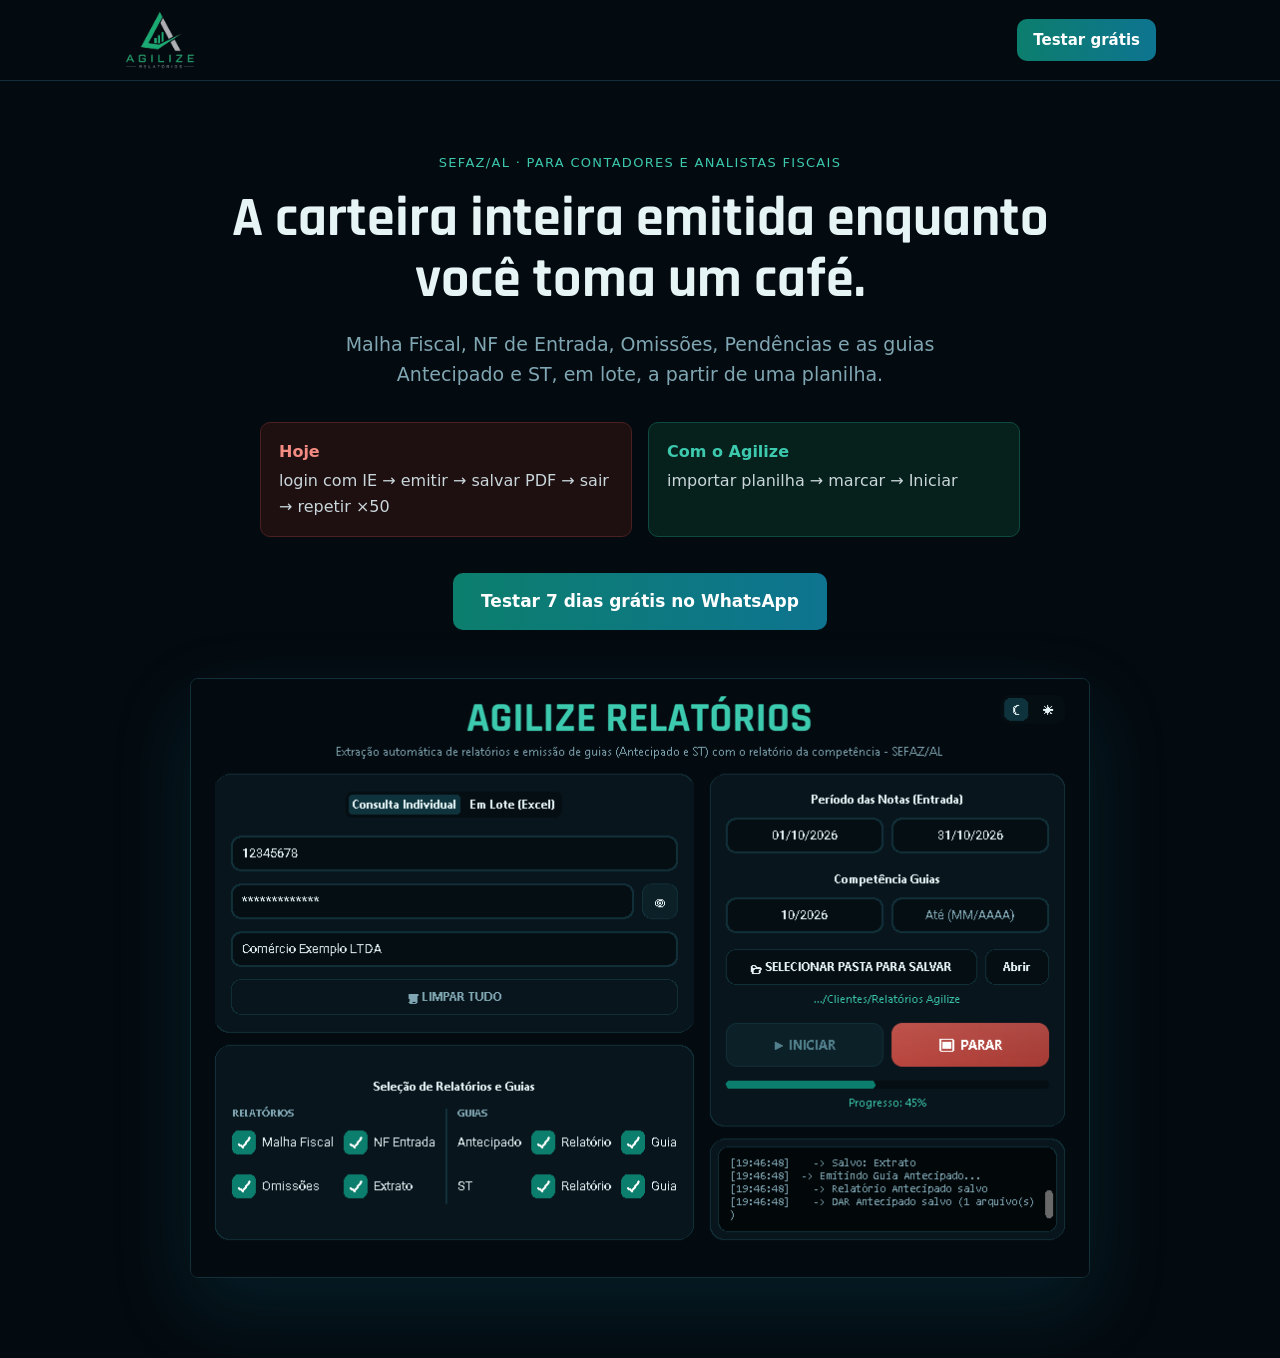
==== index.html @ b75f2c74 "feat: cabeçalho e topo da landing page Co-Authored-By: Claude Opus 5.5 <noreply@anthropic.com>" ====
<!doctype html>
<html lang="pt-BR">
<head>
  <meta charset="utf-8">
  <meta name="viewport" content="width=device-width, initial-scale=1">
  <title>Agilize Relatórios — relatórios e guias da SEFAZ/AL em lote</title>
  <meta name="description" content="Malha Fiscal, NF de Entrada, Omissões, Pendências e as guias Antecipado e ST, em lote, a partir de uma planilha. Teste grátis por 7 dias.">
  <meta property="og:type" content="website">
  <meta property="og:title" content="Agilize Relatórios — a carteira inteira emitida enquanto você toma um café">
  <meta property="og:description" content="Relatórios e guias da SEFAZ/AL em lote, a partir de uma planilha. Teste grátis por 7 dias.">
  <!-- TROCAR AO HOSPEDAR: o WhatsApp só mostra a prévia com endereço absoluto -->
  <meta property="og:image" content="https://SEU-DOMINIO/img/app-em-execucao.png">
  <meta property="og:url" content="https://SEU-DOMINIO/">
  <link rel="icon" href="favicon.ico">
  <link rel="stylesheet" href="css/style.css">
</head>
<body>

<header class="cabecalho">
  <div class="container cabecalho-linha">
    <a href="#" class="marca"><img src="img/logo.png" alt="Agilize Relatórios" width="351" height="291"></a>
    <a class="cta cta-pequeno" href="https://wa.me/5582993079508?text=Ol%C3%A1%21%20Quero%20testar%20o%20Agilize%20Relat%C3%B3rios%20por%207%20dias." target="_blank" rel="noopener">Testar grátis</a>
  </div>
</header>

<main>
  <section class="topo">
    <div class="container">
      <p class="etiqueta">SEFAZ/AL · para contadores e analistas fiscais</p>
      <h1>A carteira inteira emitida enquanto você toma um café.</h1>
      <p class="apoio">Malha Fiscal, NF de Entrada, Omissões, Pendências e as guias Antecipado e ST, em lote, a partir de uma planilha.</p>
      <div class="comparativo">
        <div class="hoje"><strong>Hoje</strong><span>login com IE → emitir → salvar PDF → sair → repetir ×50</span></div>
        <div class="com"><strong>Com o Agilize</strong><span>importar planilha → marcar → Iniciar</span></div>
      </div>
      <a class="cta" href="https://wa.me/5582993079508?text=Ol%C3%A1%21%20Quero%20testar%20o%20Agilize%20Relat%C3%B3rios%20por%207%20dias." target="_blank" rel="noopener">Testar 7 dias grátis no WhatsApp</a>
      <img class="print print-topo" src="img/app-em-execucao.png" alt="Tela do Agilize Relatórios emitindo relatórios e guias" width="900" height="600">
    </div>
  </section>
<!-- SECOES -->
</main>

</body>
</html>
---- css/style.css ----
@font-face {
  font-family: "Rajdhani";
  /* Rajdhani Bold (SIL OFL 1.1, ver fonts/OFL.txt), subconjunto latino embutido para funcionar também via file:// */
  src: url("[data-uri]") format("woff");
  font-weight: 700;
  font-display: swap;
}

:root {
  --fundo: #040B10;
  --card: #08151C;
  --linha: #123039;
  --texto: #E6F4F6;
  --apoio: #7FA6B2;
  --verde: #3CC9AE;
  --grad-a: #0C7E6D;
  --grad-b: #0E7490;
  --vermelho: #F28B82;
  --sutil: #52808C;
}

* { box-sizing: border-box; }

html { scroll-behavior: smooth; }

body {
  margin: 0;
  background: var(--fundo);
  color: var(--texto);
  font-family: system-ui, "Segoe UI", sans-serif;
  font-size: 17px;
  line-height: 1.6;
}

img { max-width: 100%; height: auto; display: block; }

h1, h2, h3 { font-family: "Rajdhani", system-ui, sans-serif; font-weight: 700; line-height: 1.1; margin: 0; }

.container { max-width: 1080px; margin: 0 auto; padding-inline: 24px; }

/* Botão */
.cta {
  display: inline-block;
  padding: 15px 28px;
  border-radius: 10px;
  background: linear-gradient(90deg, var(--grad-a), var(--grad-b));
  color: #fff;
  font-weight: 600;
  font-size: 17px;
  text-decoration: none;
  transition: filter .15s, transform .15s;
}
.cta:hover { filter: brightness(1.12); transform: translateY(-1px); }
.cta:focus-visible { outline: 2px solid var(--verde); outline-offset: 3px; }
.cta-pequeno { padding: 9px 16px; font-size: 15px; }

/* Cabeçalho */
.cabecalho { border-bottom: 1px solid var(--linha); }
.cabecalho-linha { display: flex; align-items: center; justify-content: space-between; padding-block: 10px; }
.marca img { width: auto; height: 60px; }

/* Topo */
.topo { text-align: center; padding: 72px 0 80px; }
.etiqueta { color: var(--verde); font-size: 13px; letter-spacing: .1em; text-transform: uppercase; margin: 0; }
.topo h1 { font-size: clamp(34px, 5.4vw, 56px); max-width: 820px; margin: 14px auto 18px; }
.apoio { color: var(--apoio); font-size: 19px; max-width: 680px; margin: 0 auto 32px; }

.comparativo { display: flex; gap: 16px; max-width: 760px; margin: 0 auto 36px; text-align: left; }
.hoje, .com { flex: 1; border-radius: 10px; padding: 16px 18px; font-size: 16px; }
.hoje { background: #1E0F10; border: 1px solid #4A2020; color: var(--vermelho); }
.com { background: #06201C; border: 1px solid #0F4A40; color: var(--verde); }
.hoje span, .com span { display: block; color: #C9D6DA; margin-top: 4px; }

.print { border: 1px solid var(--linha); border-radius: 8px; }
.print-topo { margin: 48px auto 0; box-shadow: 0 30px 80px rgba(14, 116, 144, .18); }
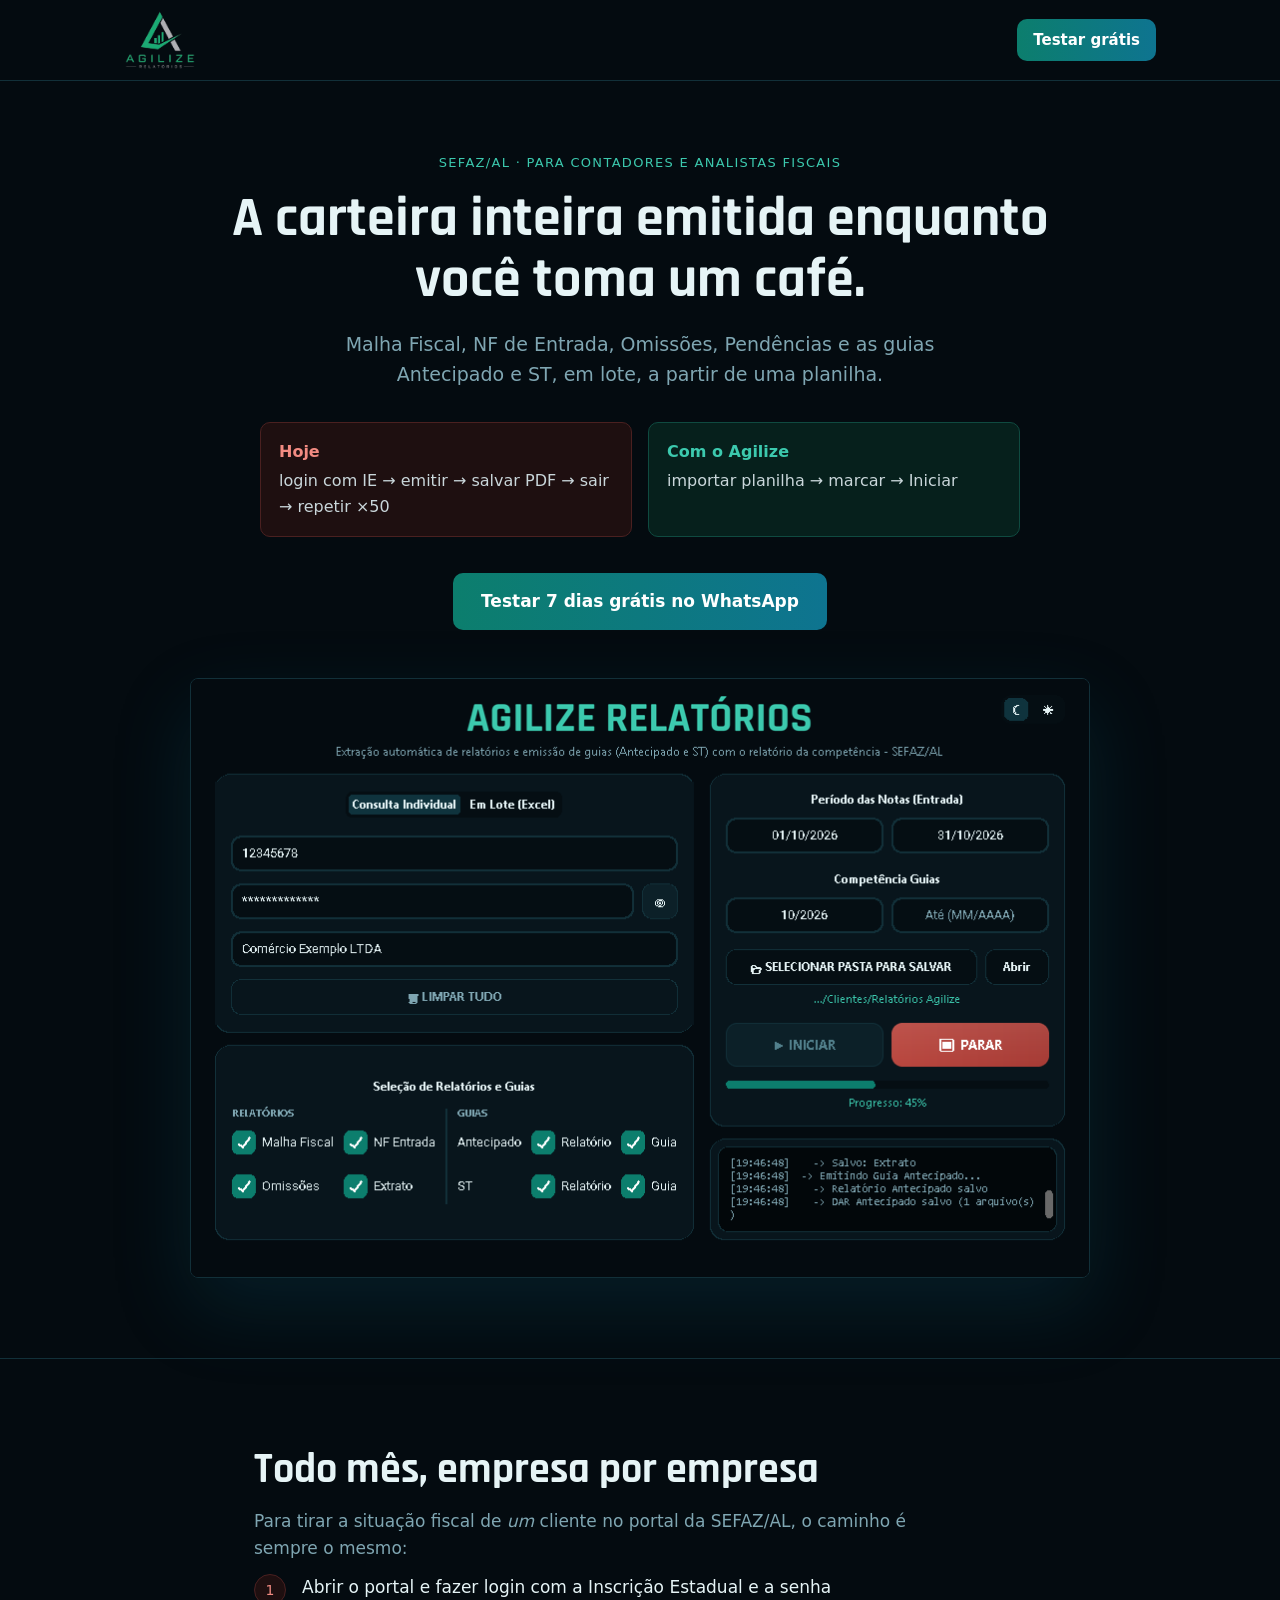
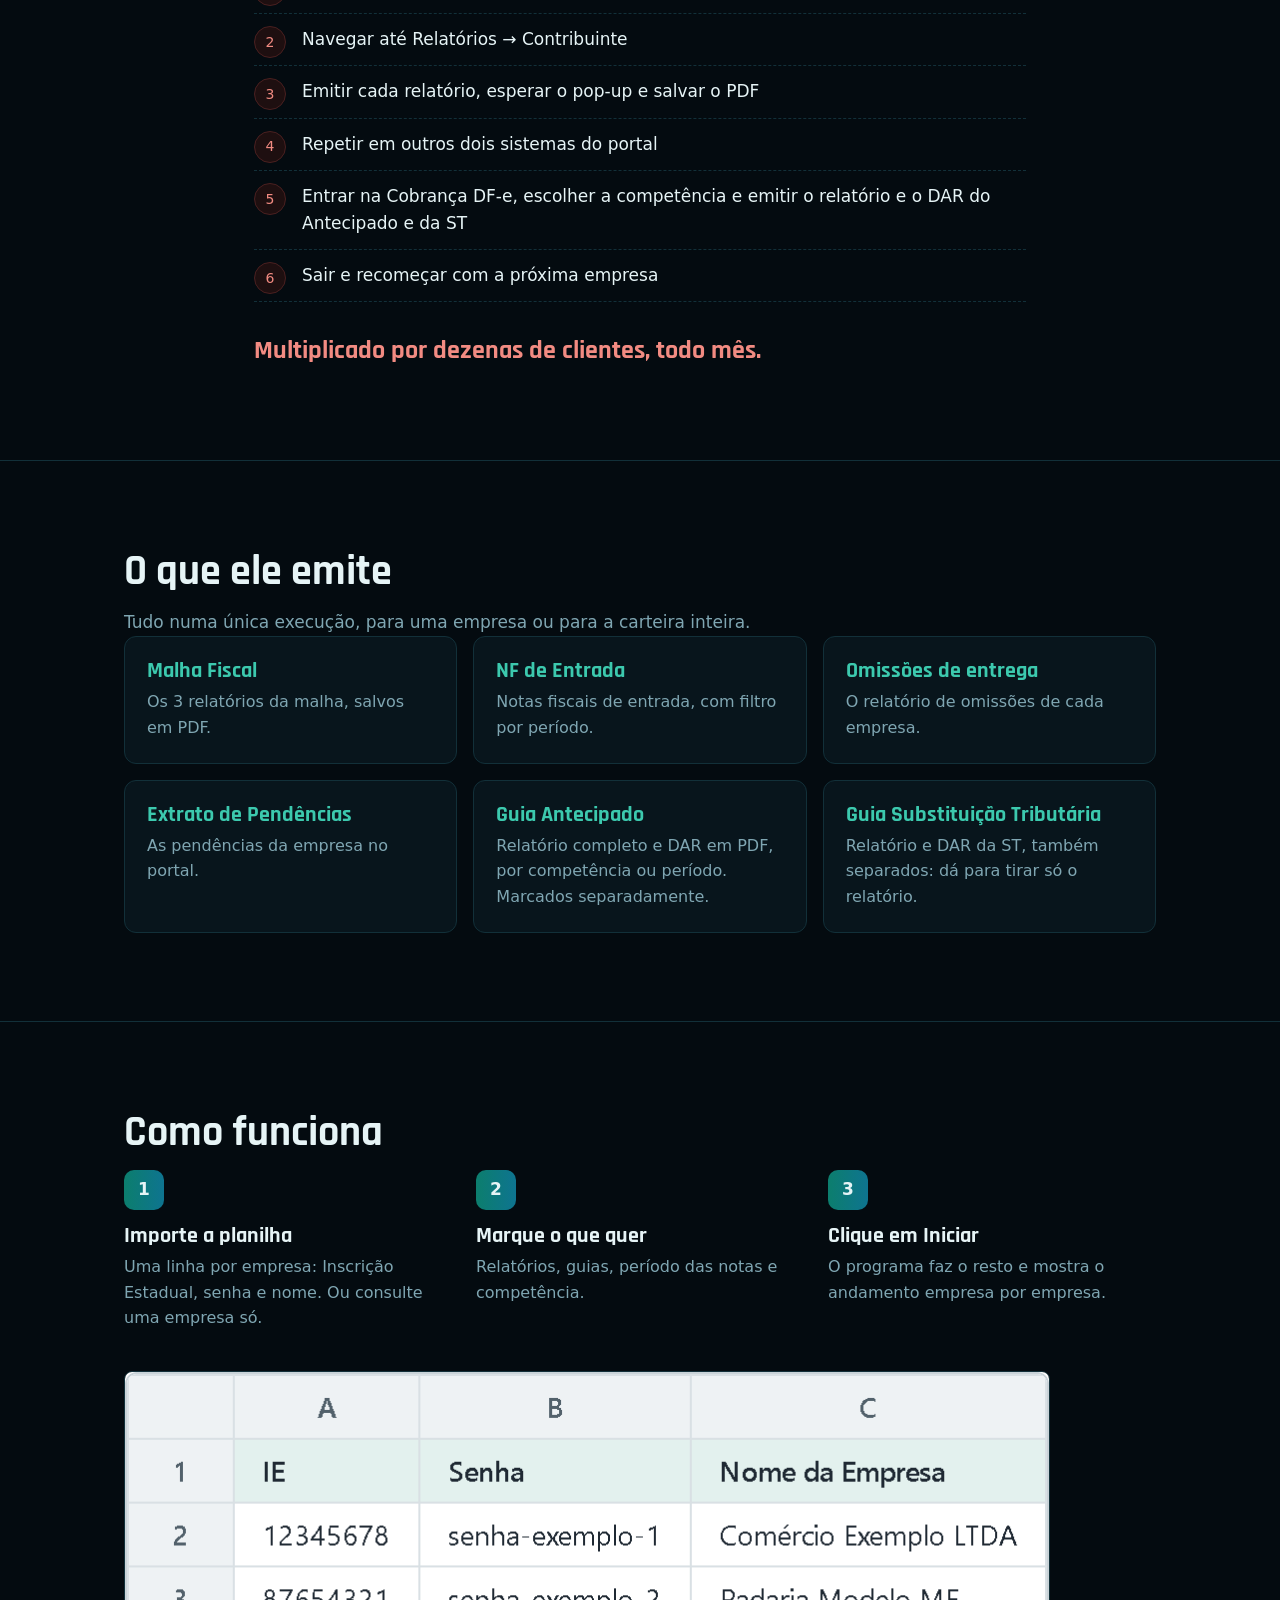
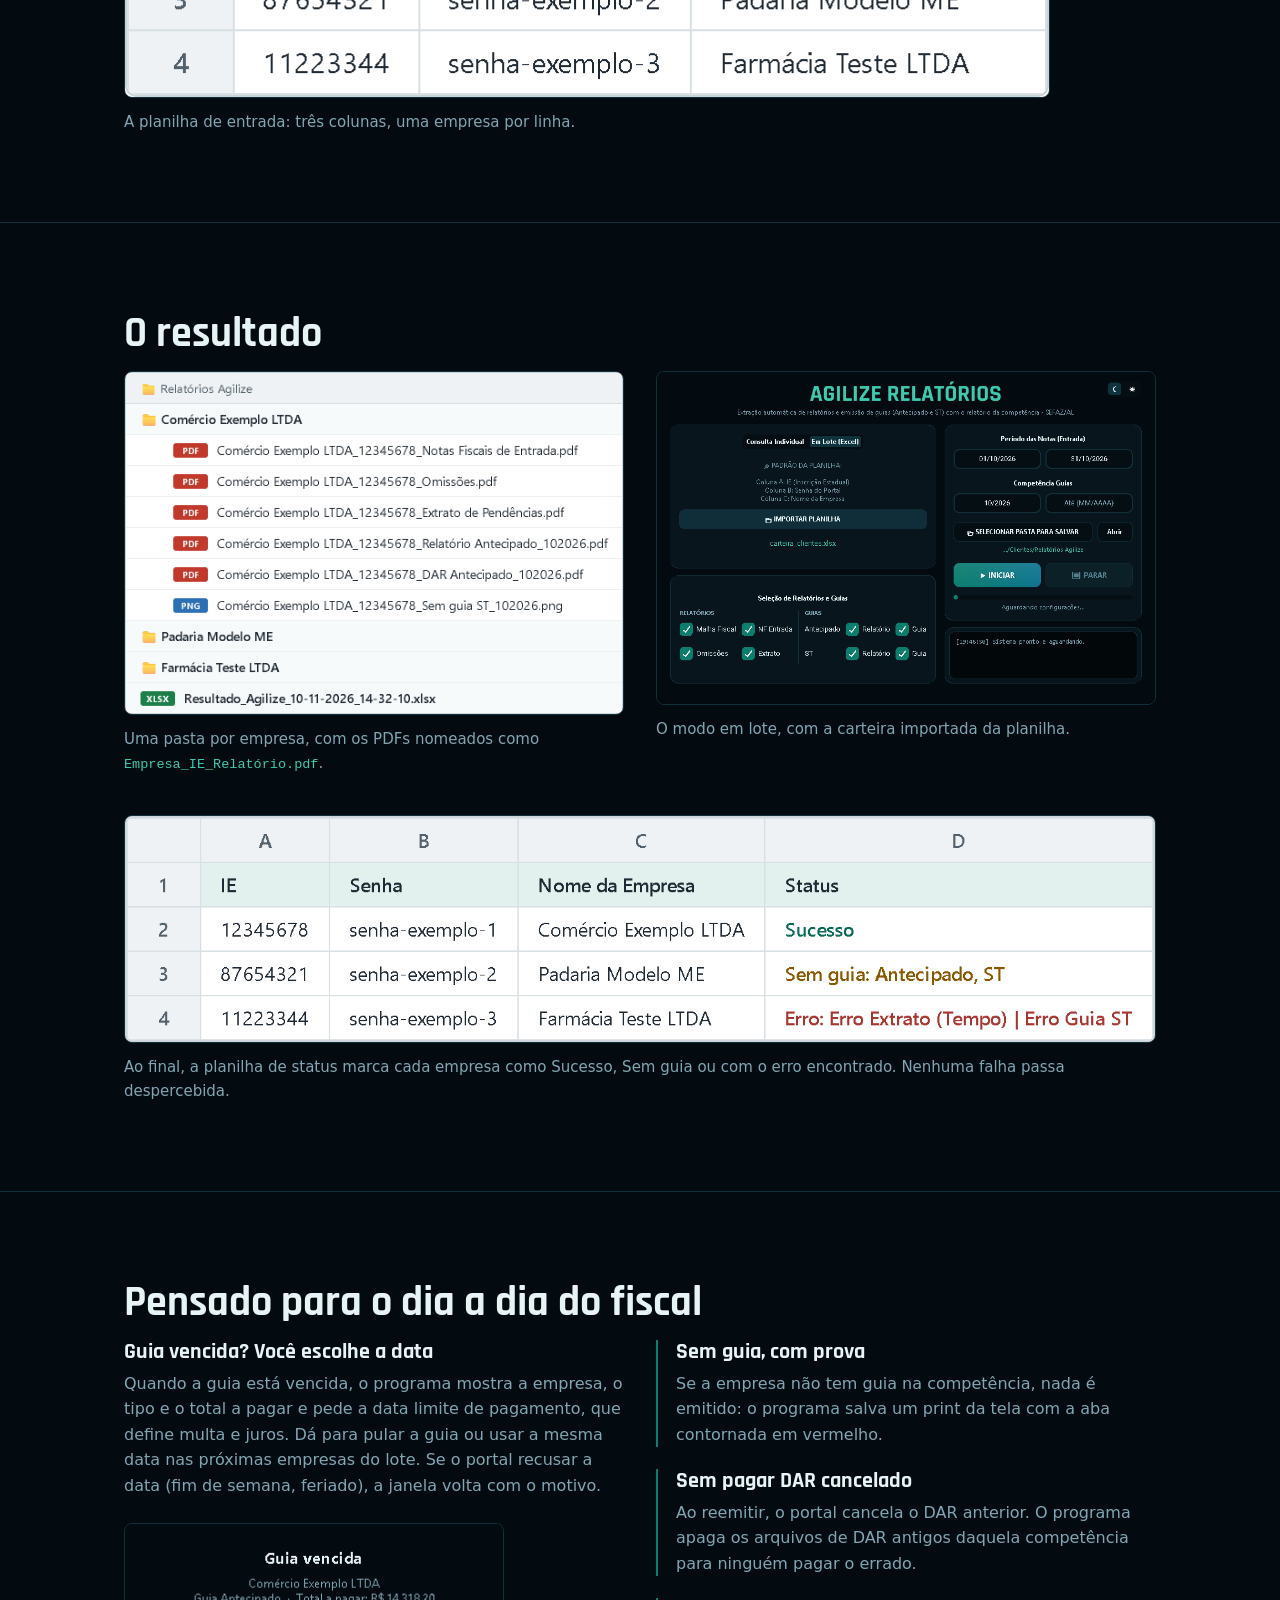
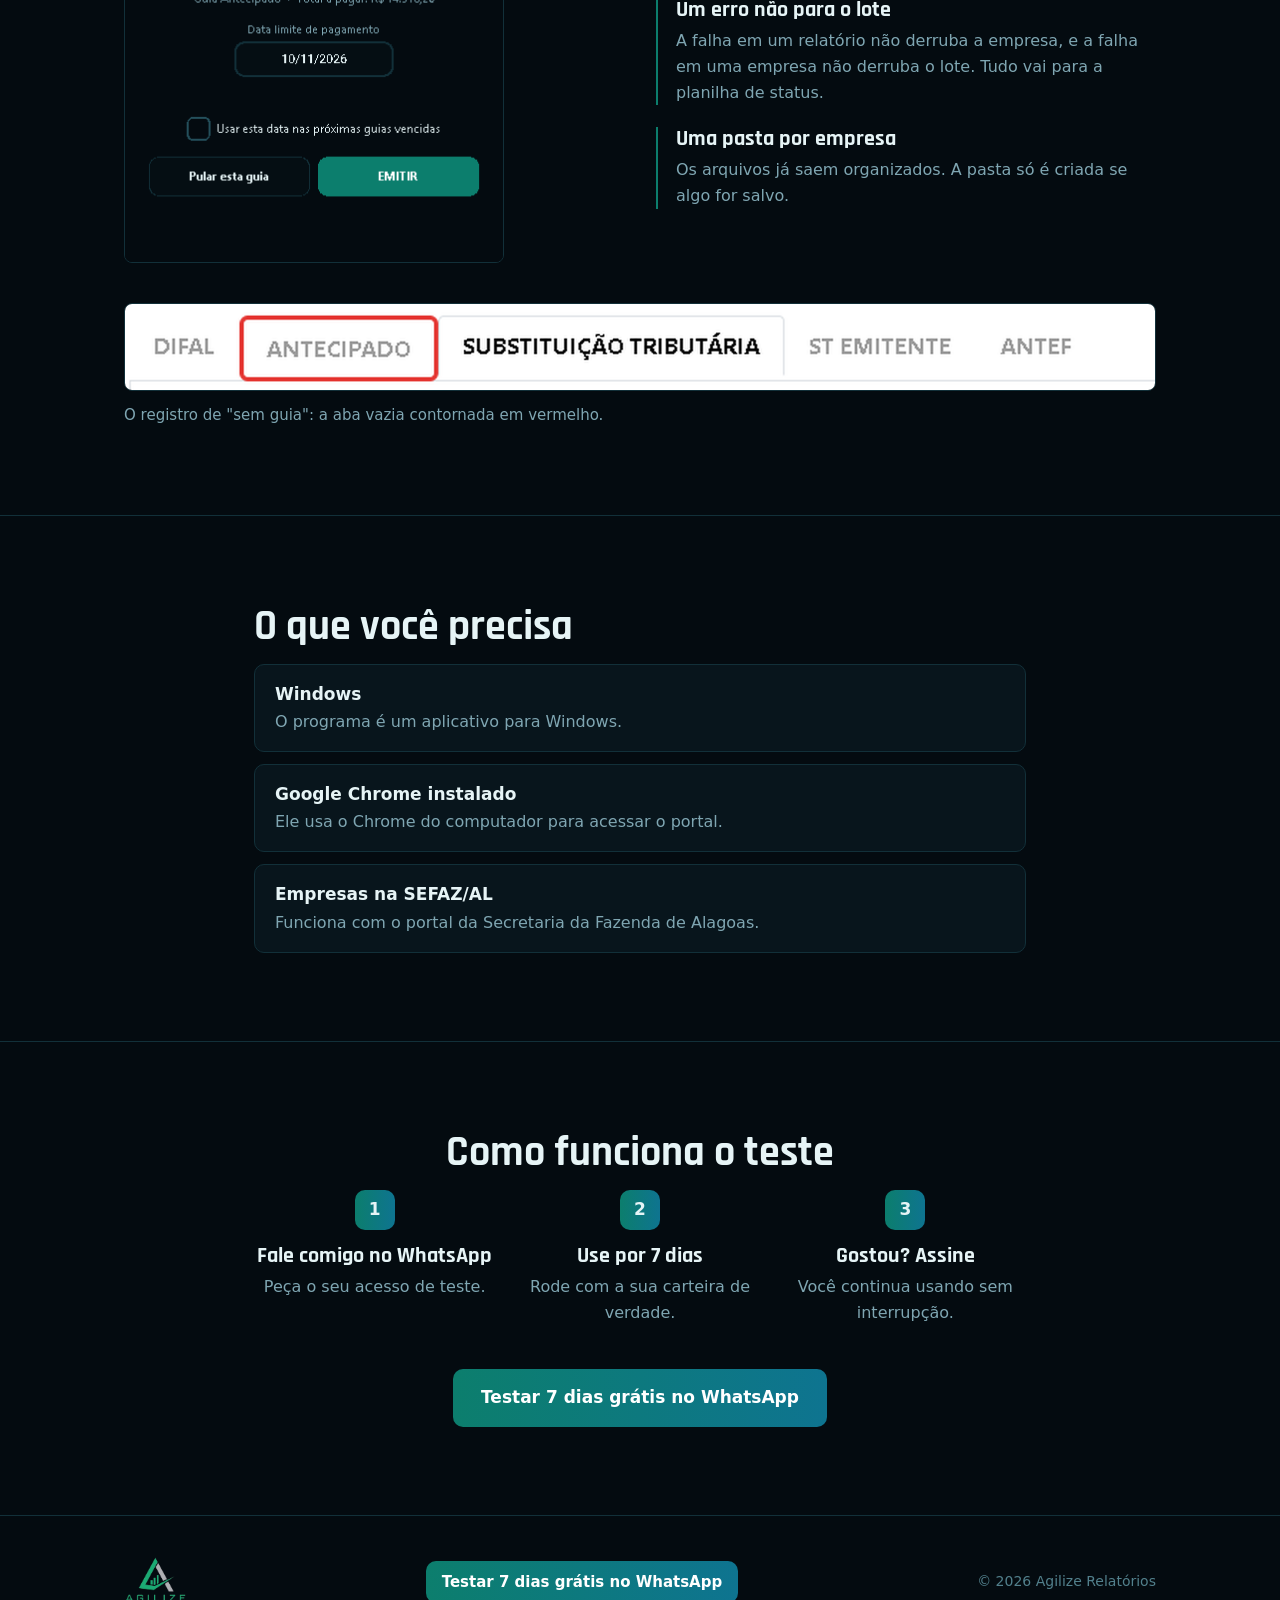
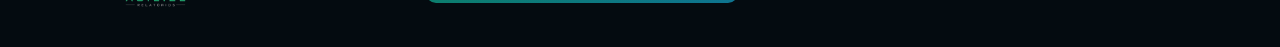
==== commit f7963948: "feat: seções de conteúdo e rodapé Co-Authored-By: Claude Opus 5.5 <noreply@anthropic.com>" ====
--- a/index.html
+++ b/index.html
@@ -37,8 +37,127 @@
       <img class="print print-topo" src="img/app-em-execucao.png" alt="Tela do Agilize Relatórios emitindo relatórios e guias" width="900" height="600">
     </div>
   </section>
-<!-- SECOES -->
+
+  <section class="secao" id="dor">
+    <div class="container estreito">
+      <h2 class="titulo-secao">Todo mês, empresa por empresa</h2>
+      <p class="intro">Para tirar a situação fiscal de <em>um</em> cliente no portal da SEFAZ/AL, o caminho é sempre o mesmo:</p>
+      <ol class="passos-manuais">
+        <li>Abrir o portal e fazer login com a Inscrição Estadual e a senha</li>
+        <li>Navegar até Relatórios → Contribuinte</li>
+        <li>Emitir cada relatório, esperar o pop-up e salvar o PDF</li>
+        <li>Repetir em outros dois sistemas do portal</li>
+        <li>Entrar na Cobrança DF-e, escolher a competência e emitir o relatório e o DAR do Antecipado e da ST</li>
+        <li>Sair e recomeçar com a próxima empresa</li>
+      </ol>
+      <p class="fecho">Multiplicado por dezenas de clientes, todo mês.</p>
+    </div>
+  </section>
+
+  <section class="secao" id="emite">
+    <div class="container">
+      <h2 class="titulo-secao">O que ele emite</h2>
+      <p class="intro">Tudo numa única execução, para uma empresa ou para a carteira inteira.</p>
+      <div class="grade">
+        <article class="card"><h3>Malha Fiscal</h3><p>Os 3 relatórios da malha, salvos em PDF.</p></article>
+        <article class="card"><h3>NF de Entrada</h3><p>Notas fiscais de entrada, com filtro por período.</p></article>
+        <article class="card"><h3>Omissões de entrega</h3><p>O relatório de omissões de cada empresa.</p></article>
+        <article class="card"><h3>Extrato de Pendências</h3><p>As pendências da empresa no portal.</p></article>
+        <article class="card"><h3>Guia Antecipado</h3><p>Relatório completo e DAR em PDF, por competência ou período. Marcados separadamente.</p></article>
+        <article class="card"><h3>Guia Substituição Tributária</h3><p>Relatório e DAR da ST, também separados: dá para tirar só o relatório.</p></article>
+      </div>
+    </div>
+  </section>
+
+  <section class="secao" id="como">
+    <div class="container">
+      <h2 class="titulo-secao">Como funciona</h2>
+      <ol class="tres-passos">
+        <li><span class="num">1</span><h3>Importe a planilha</h3><p>Uma linha por empresa: Inscrição Estadual, senha e nome. Ou consulte uma empresa só.</p></li>
+        <li><span class="num">2</span><h3>Marque o que quer</h3><p>Relatórios, guias, período das notas e competência.</p></li>
+        <li><span class="num">3</span><h3>Clique em Iniciar</h3><p>O programa faz o resto e mostra o andamento empresa por empresa.</p></li>
+      </ol>
+      <figure class="figura">
+        <img class="print" src="img/planilha-modelo.png" alt="Modelo da planilha com IE, senha e nome da empresa" width="926" height="326" loading="lazy">
+        <figcaption>A planilha de entrada: três colunas, uma empresa por linha.</figcaption>
+      </figure>
+    </div>
+  </section>
+
+  <section class="secao" id="telas">
+    <div class="container">
+      <h2 class="titulo-secao">O resultado</h2>
+      <div class="duas-colunas">
+        <figure class="figura">
+          <img class="print" src="img/pasta-resultado.png" alt="Pasta de destino com uma subpasta por empresa" width="1094" height="750" loading="lazy">
+          <figcaption>Uma pasta por empresa, com os PDFs nomeados como <code>Empresa_IE_Relatório.pdf</code>.</figcaption>
+        </figure>
+        <figure class="figura">
+          <img class="print" src="img/app-lote.png" alt="Programa no modo em lote com a planilha importada" width="900" height="600" loading="lazy">
+          <figcaption>O modo em lote, com a carteira importada da planilha.</figcaption>
+        </figure>
+      </div>
+      <figure class="figura">
+        <img class="print" src="img/resultado-status.png" alt="Planilha de resultado com a coluna Status de cada empresa" width="1486" height="326" loading="lazy">
+        <figcaption>Ao final, a planilha de status marca cada empresa como Sucesso, Sem guia ou com o erro encontrado. Nenhuma falha passa despercebida.</figcaption>
+      </figure>
+    </div>
+  </section>
+
+  <section class="secao" id="detalhes">
+    <div class="container">
+      <h2 class="titulo-secao">Pensado para o dia a dia do fiscal</h2>
+      <div class="duas-colunas detalhes">
+        <div>
+          <h3>Guia vencida? Você escolhe a data</h3>
+          <p>Quando a guia está vencida, o programa mostra a empresa, o tipo e o total a pagar e pede a data limite de pagamento, que define multa e juros. Dá para pular a guia ou usar a mesma data nas próximas empresas do lote. Se o portal recusar a data (fim de semana, feriado), a janela volta com o motivo.</p>
+          <img class="print print-pequeno" src="img/guia-vencida.png" alt="Janela de escolha da data limite da guia vencida" width="380" height="340" loading="lazy">
+        </div>
+        <ul class="lista-detalhes">
+          <li><h3>Sem guia, com prova</h3><p>Se a empresa não tem guia na competência, nada é emitido: o programa salva um print da tela com a aba contornada em vermelho.</p></li>
+          <li><h3>Sem pagar DAR cancelado</h3><p>Ao reemitir, o portal cancela o DAR anterior. O programa apaga os arquivos de DAR antigos daquela competência para ninguém pagar o errado.</p></li>
+          <li><h3>Um erro não para o lote</h3><p>A falha em um relatório não derruba a empresa, e a falha em uma empresa não derruba o lote. Tudo vai para a planilha de status.</p></li>
+          <li><h3>Uma pasta por empresa</h3><p>Os arquivos já saem organizados. A pasta só é criada se algo for salvo.</p></li>
+        </ul>
+      </div>
+      <figure class="figura">
+        <img class="print" src="img/sem-guia-aba.png" alt="Print da aba sem guia contornada em vermelho" width="1440" height="120" loading="lazy">
+        <figcaption>O registro de "sem guia": a aba vazia contornada em vermelho.</figcaption>
+      </figure>
+    </div>
+  </section>
+
+  <section class="secao" id="requisitos">
+    <div class="container estreito">
+      <h2 class="titulo-secao">O que você precisa</h2>
+      <ul class="requisitos">
+        <li><strong>Windows</strong><span>O programa é um aplicativo para Windows.</span></li>
+        <li><strong>Google Chrome instalado</strong><span>Ele usa o Chrome do computador para acessar o portal.</span></li>
+        <li><strong>Empresas na SEFAZ/AL</strong><span>Funciona com o portal da Secretaria da Fazenda de Alagoas.</span></li>
+      </ul>
+    </div>
+  </section>
+
+  <section class="secao final" id="teste">
+    <div class="container estreito">
+      <h2 class="titulo-secao">Como funciona o teste</h2>
+      <ol class="tres-passos">
+        <li><span class="num">1</span><h3>Fale comigo no WhatsApp</h3><p>Peça o seu acesso de teste.</p></li>
+        <li><span class="num">2</span><h3>Use por 7 dias</h3><p>Rode com a sua carteira de verdade.</p></li>
+        <li><span class="num">3</span><h3>Gostou? Assine</h3><p>Você continua usando sem interrupção.</p></li>
+      </ol>
+      <a class="cta" href="https://wa.me/5582993079508?text=Ol%C3%A1%21%20Quero%20testar%20o%20Agilize%20Relat%C3%B3rios%20por%207%20dias." target="_blank" rel="noopener">Testar 7 dias grátis no WhatsApp</a>
+    </div>
+  </section>
 </main>
+
+<footer class="rodape">
+  <div class="container rodape-linha">
+    <img src="img/logo.png" alt="Agilize Relatórios" width="351" height="291" loading="lazy">
+    <a class="cta cta-pequeno" href="https://wa.me/5582993079508?text=Ol%C3%A1%21%20Quero%20testar%20o%20Agilize%20Relat%C3%B3rios%20por%207%20dias." target="_blank" rel="noopener">Testar 7 dias grátis no WhatsApp</a>
+    <p>© 2026 Agilize Relatórios</p>
+  </div>
+</footer>
 
 </body>
 </html>
--- a/css/style.css
+++ b/css/style.css
@@ -73,3 +73,55 @@
 
 .print { border: 1px solid var(--linha); border-radius: 8px; }
 .print-topo { margin: 48px auto 0; box-shadow: 0 30px 80px rgba(14, 116, 144, .18); }
+
+/* Seções */
+.secao { padding: 88px 0; border-top: 1px solid var(--linha); }
+.estreito { max-width: 820px; }
+.titulo-secao { font-size: clamp(30px, 4vw, 42px); margin-bottom: 14px; }
+.intro { color: var(--apoio); margin: 0 0 36px; max-width: 680px; }
+.secao h3 { font-size: 22px; margin-bottom: 6px; }
+.secao p { margin: 0; }
+.figura { margin: 40px 0 0; }
+.figura figcaption { color: var(--apoio); font-size: 15px; margin-top: 12px; }
+code { font-size: .9em; color: var(--verde); }
+
+/* A dor */
+.passos-manuais { margin: 0; padding: 0; list-style: none; counter-reset: p; }
+.passos-manuais li { counter-increment: p; position: relative; padding: 12px 0 12px 48px; border-bottom: 1px dashed var(--linha); }
+.passos-manuais li::before { content: counter(p); position: absolute; left: 0; top: 12px; width: 30px; height: 30px; border-radius: 50%; display: grid; place-items: center; font-size: 14px; color: var(--vermelho); border: 1px solid #4A2020; background: #1E0F10; }
+.fecho { font-family: "Rajdhani", system-ui, sans-serif; font-weight: 700; font-size: 26px; color: var(--vermelho); margin-top: 28px !important; }
+
+/* Cards */
+.grade { display: grid; grid-template-columns: repeat(3, 1fr); gap: 16px; }
+.card { background: var(--card); border: 1px solid var(--linha); border-radius: 12px; padding: 22px; }
+.card h3 { color: var(--verde); }
+.card p { color: var(--apoio); font-size: 16px; }
+
+/* Três passos */
+.tres-passos { list-style: none; margin: 8px 0 0; padding: 0; display: grid; grid-template-columns: repeat(3, 1fr); gap: 24px; }
+.tres-passos p { color: var(--apoio); font-size: 16px; }
+.num { display: inline-grid; place-items: center; width: 40px; height: 40px; border-radius: 10px; margin-bottom: 14px; background: linear-gradient(90deg, var(--grad-a), var(--grad-b)); font-weight: 700; }
+
+/* Resultado e detalhes */
+.duas-colunas { display: grid; grid-template-columns: 1fr 1fr; gap: 32px; align-items: start; }
+.duas-colunas > .figura { margin-top: 0; }
+.detalhes p { color: var(--apoio); font-size: 16px; }
+.print-pequeno { margin-top: 24px; max-width: 380px; }
+.lista-detalhes { list-style: none; margin: 0; padding: 0; display: grid; gap: 22px; }
+.lista-detalhes li { padding-left: 18px; border-left: 2px solid var(--grad-a); }
+
+/* Requisitos */
+.requisitos { list-style: none; margin: 0; padding: 0; display: grid; gap: 12px; }
+.requisitos li { background: var(--card); border: 1px solid var(--linha); border-radius: 10px; padding: 16px 20px; }
+.requisitos strong { display: block; }
+.requisitos span { color: var(--apoio); font-size: 16px; }
+
+/* Teste */
+.final { text-align: center; }
+.final .tres-passos { margin-bottom: 44px; }
+
+/* Rodapé */
+.rodape { border-top: 1px solid var(--linha); padding: 40px 0; }
+.rodape-linha { display: flex; align-items: center; justify-content: space-between; gap: 16px; flex-wrap: wrap; }
+.rodape img { height: 52px; width: auto; }
+.rodape p { margin: 0; color: var(--sutil); font-size: 14px; }
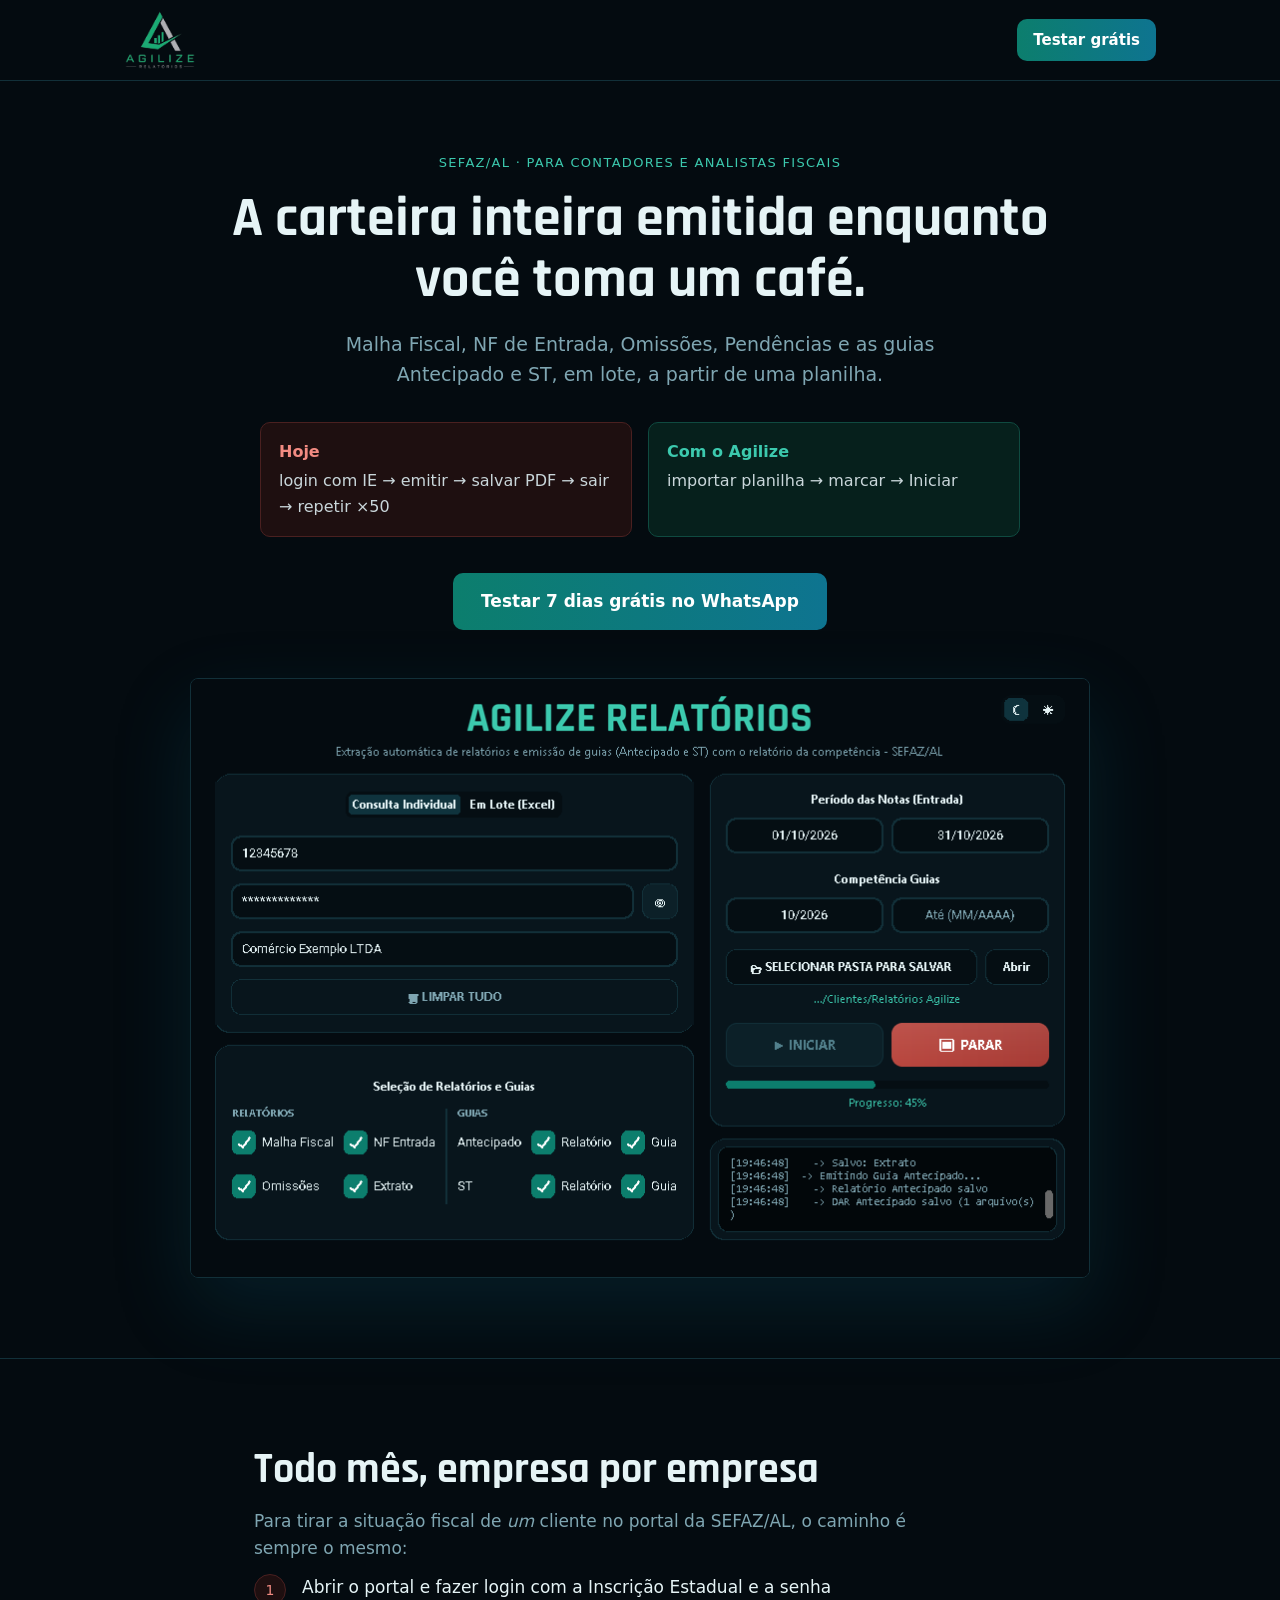
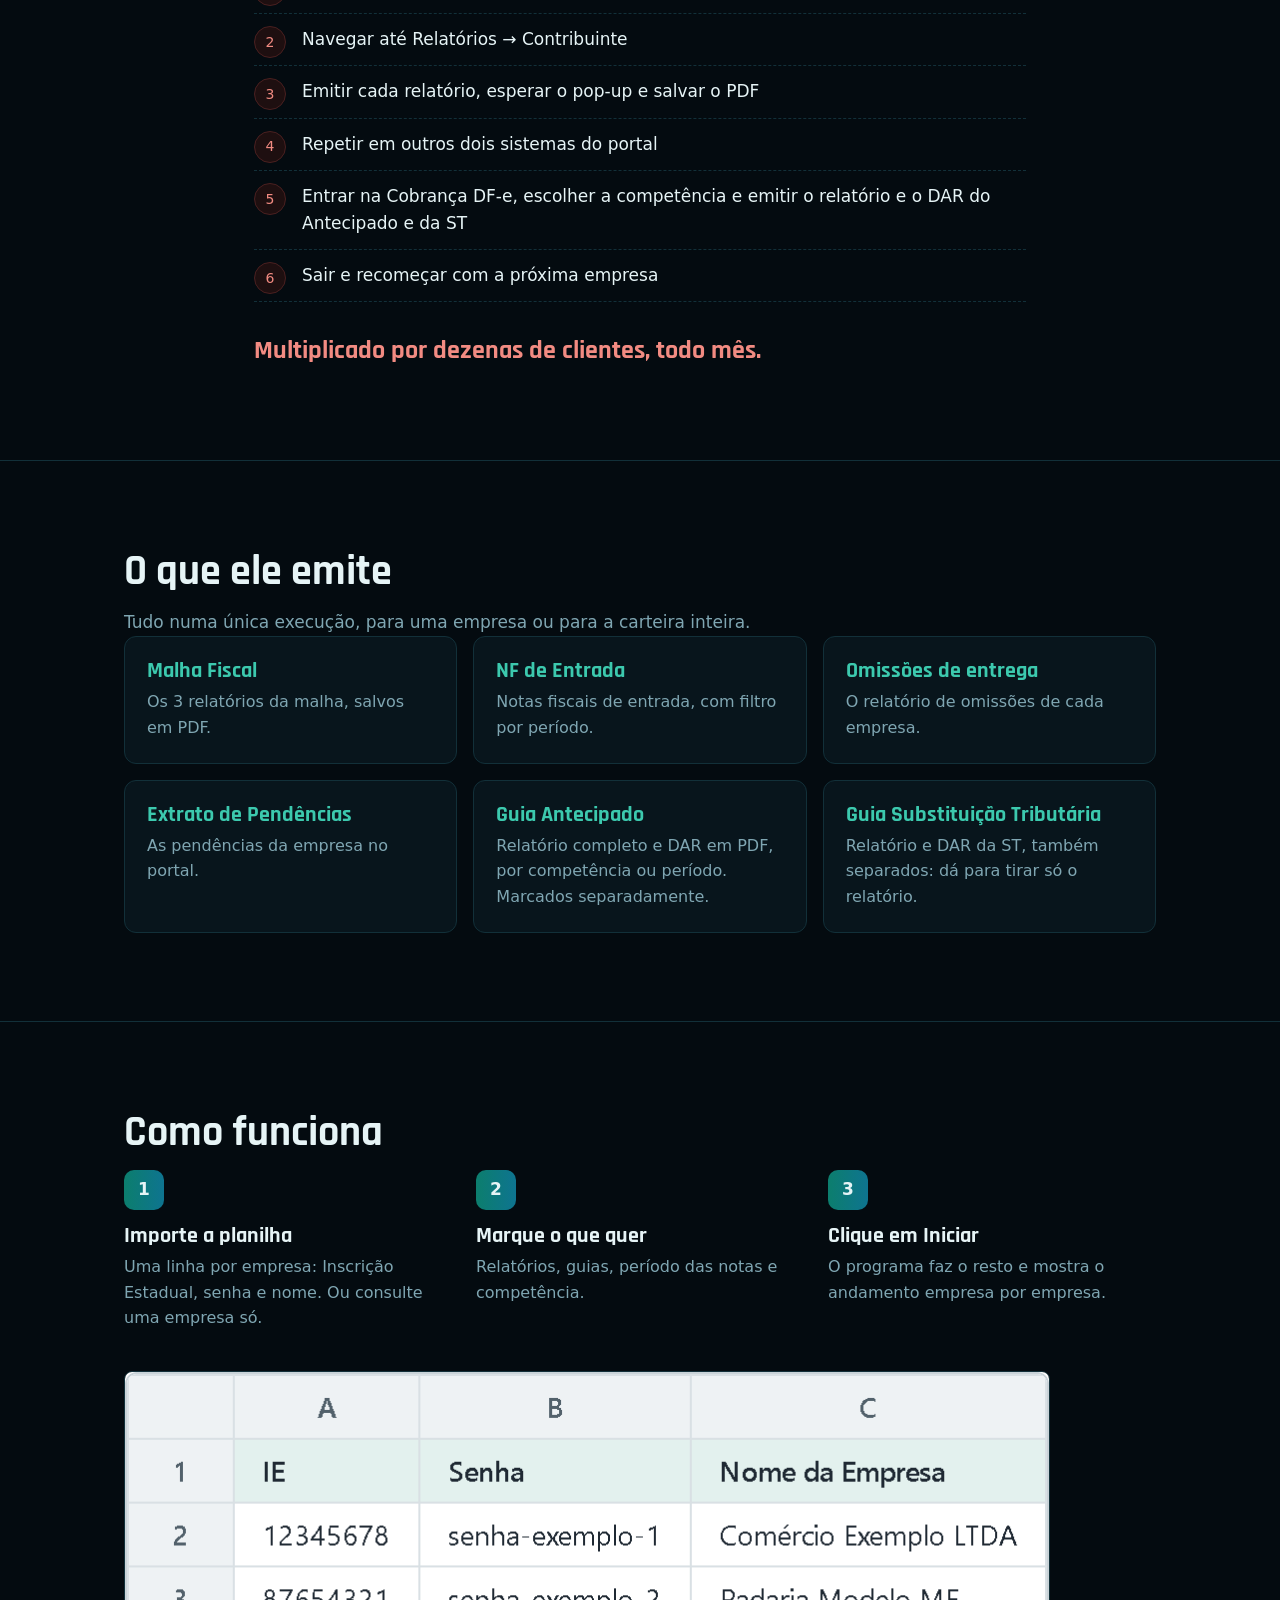
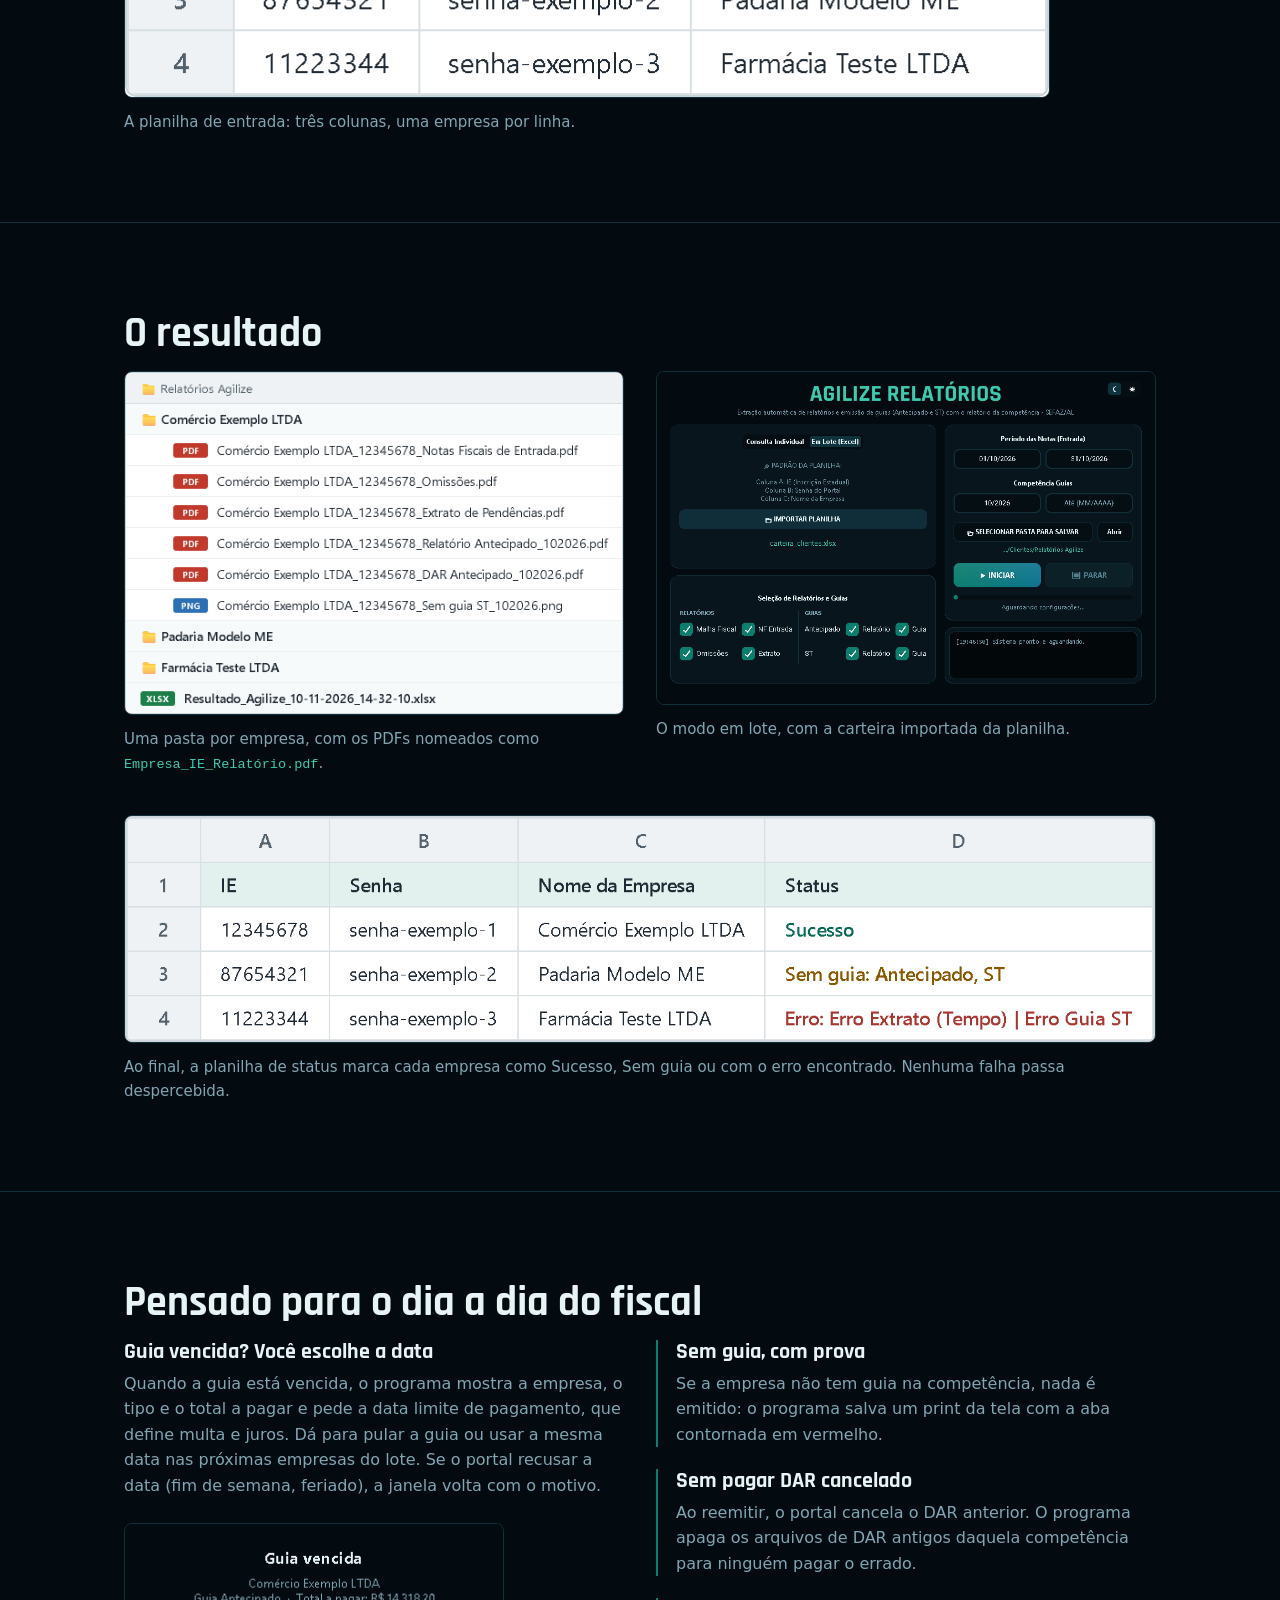
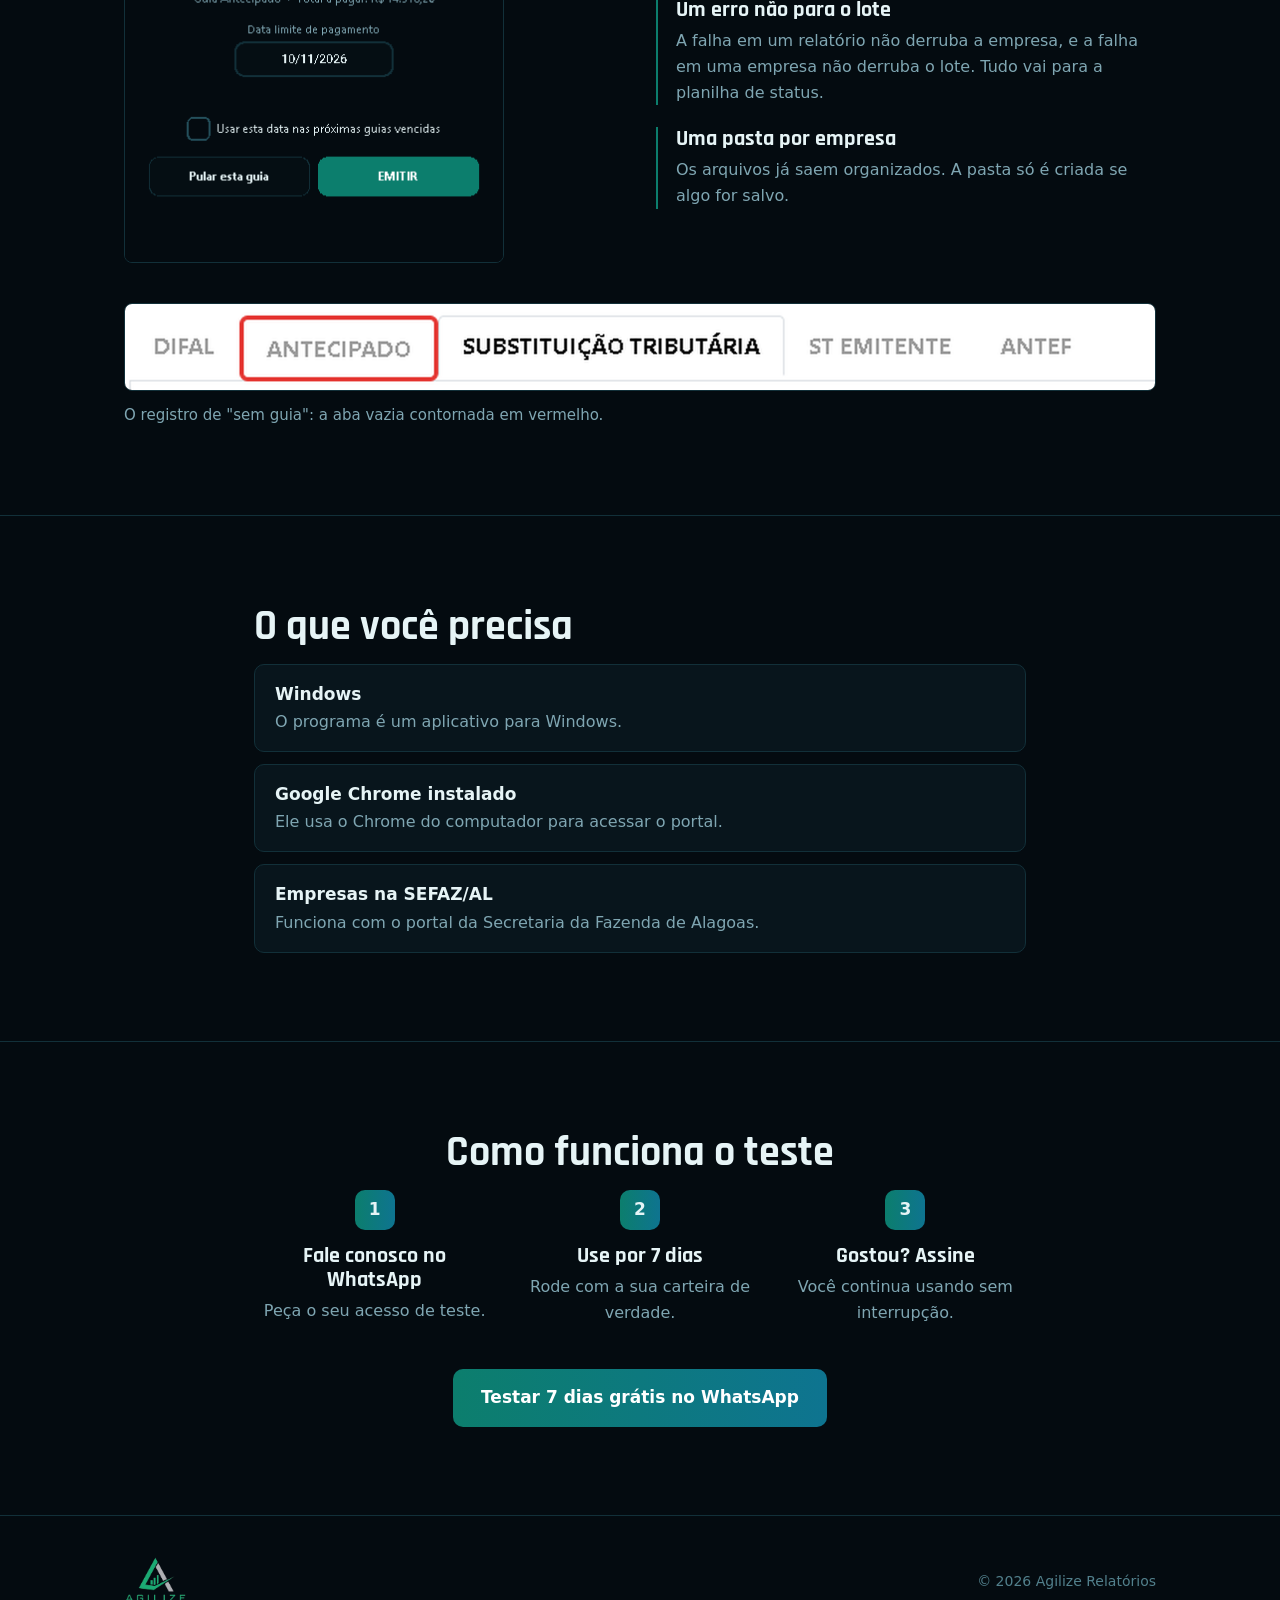
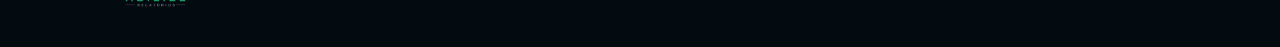
==== commit 63ceb3f5: "fix: remove botão do rodapé e ajusta passo 1 do teste Co-Authored-By: Claude Opus 5.5 <noreply@anthr" ====
--- a/index.html
+++ b/index.html
@@ -142,7 +142,7 @@
     <div class="container estreito">
       <h2 class="titulo-secao">Como funciona o teste</h2>
       <ol class="tres-passos">
-        <li><span class="num">1</span><h3>Fale comigo no WhatsApp</h3><p>Peça o seu acesso de teste.</p></li>
+        <li><span class="num">1</span><h3>Fale conosco no WhatsApp</h3><p>Peça o seu acesso de teste.</p></li>
         <li><span class="num">2</span><h3>Use por 7 dias</h3><p>Rode com a sua carteira de verdade.</p></li>
         <li><span class="num">3</span><h3>Gostou? Assine</h3><p>Você continua usando sem interrupção.</p></li>
       </ol>
@@ -154,7 +154,6 @@
 <footer class="rodape">
   <div class="container rodape-linha">
     <img src="img/logo.png" alt="Agilize Relatórios" width="351" height="291" loading="lazy">
-    <a class="cta cta-pequeno" href="https://wa.me/5582993079508?text=Ol%C3%A1%21%20Quero%20testar%20o%20Agilize%20Relat%C3%B3rios%20por%207%20dias." target="_blank" rel="noopener">Testar 7 dias grátis no WhatsApp</a>
     <p>© 2026 Agilize Relatórios</p>
   </div>
 </footer>
--- a/css/style.css
+++ b/css/style.css
@@ -106,7 +106,7 @@
 .duas-colunas { display: grid; grid-template-columns: 1fr 1fr; gap: 32px; align-items: start; }
 .duas-colunas > .figura { margin-top: 0; }
 .detalhes p { color: var(--apoio); font-size: 16px; }
-.print-pequeno { margin-top: 24px; max-width: 380px; }
+.print-pequeno { margin-top: 24px; max-width: min(380px, 100%); }
 .lista-detalhes { list-style: none; margin: 0; padding: 0; display: grid; gap: 22px; }
 .lista-detalhes li { padding-left: 18px; border-left: 2px solid var(--grad-a); }
 
@@ -125,3 +125,20 @@
 .rodape-linha { display: flex; align-items: center; justify-content: space-between; gap: 16px; flex-wrap: wrap; }
 .rodape img { height: 52px; width: auto; }
 .rodape p { margin: 0; color: var(--sutil); font-size: 14px; }
+
+/* Celular e tablet */
+@media (max-width: 720px) {
+  body { font-size: 16px; }
+  .container { padding-inline: 16px; }
+  .topo { padding: 48px 0 56px; }
+  .topo h1 { font-size: 34px; }
+  .apoio { font-size: 17px; }
+  .comparativo { flex-direction: column; gap: 12px; }
+  .cta { display: block; text-align: center; padding-inline: 16px; }
+  .cta-pequeno { display: inline-block; }
+  .print-topo { margin-top: 32px; }
+  .secao { padding: 56px 0; }
+  .grade, .tres-passos, .duas-colunas { grid-template-columns: minmax(0, 1fr); }
+  .duas-colunas { gap: 28px; }
+  .rodape-linha { flex-direction: column; text-align: center; }
+}
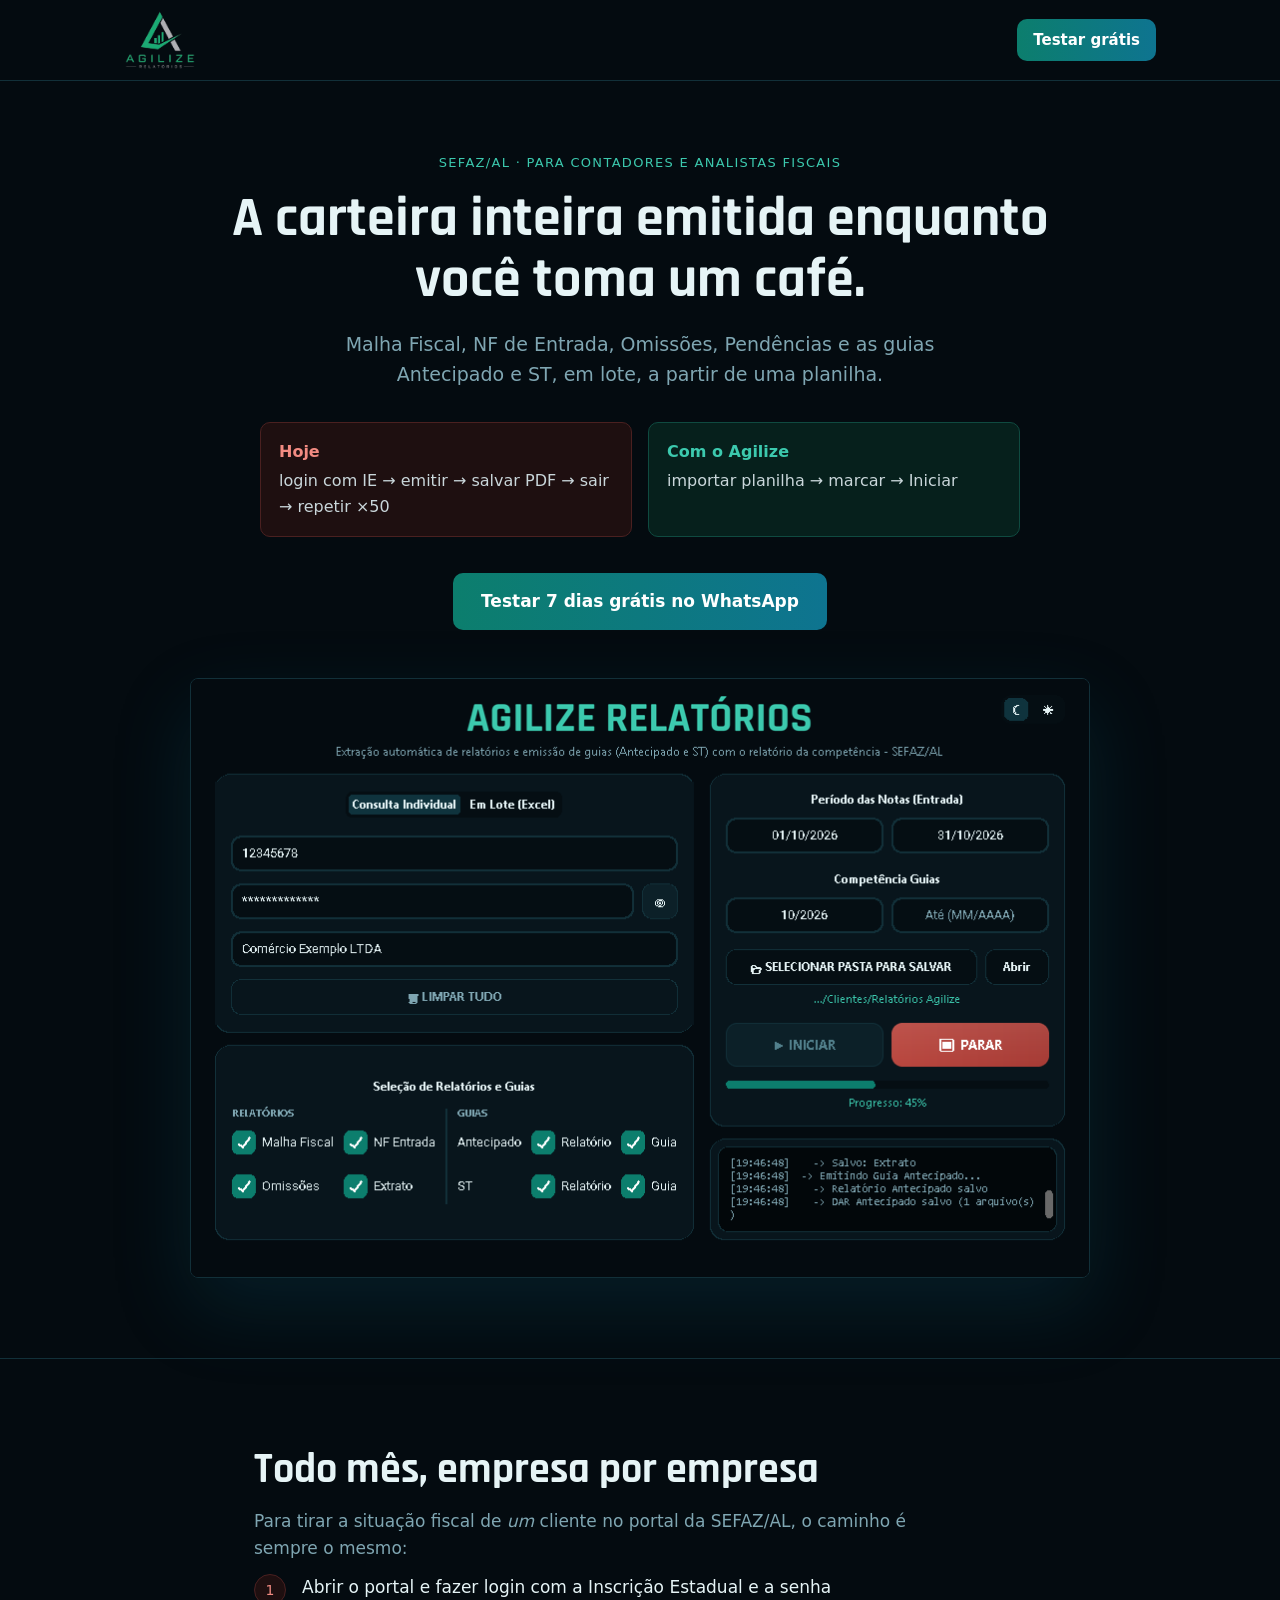
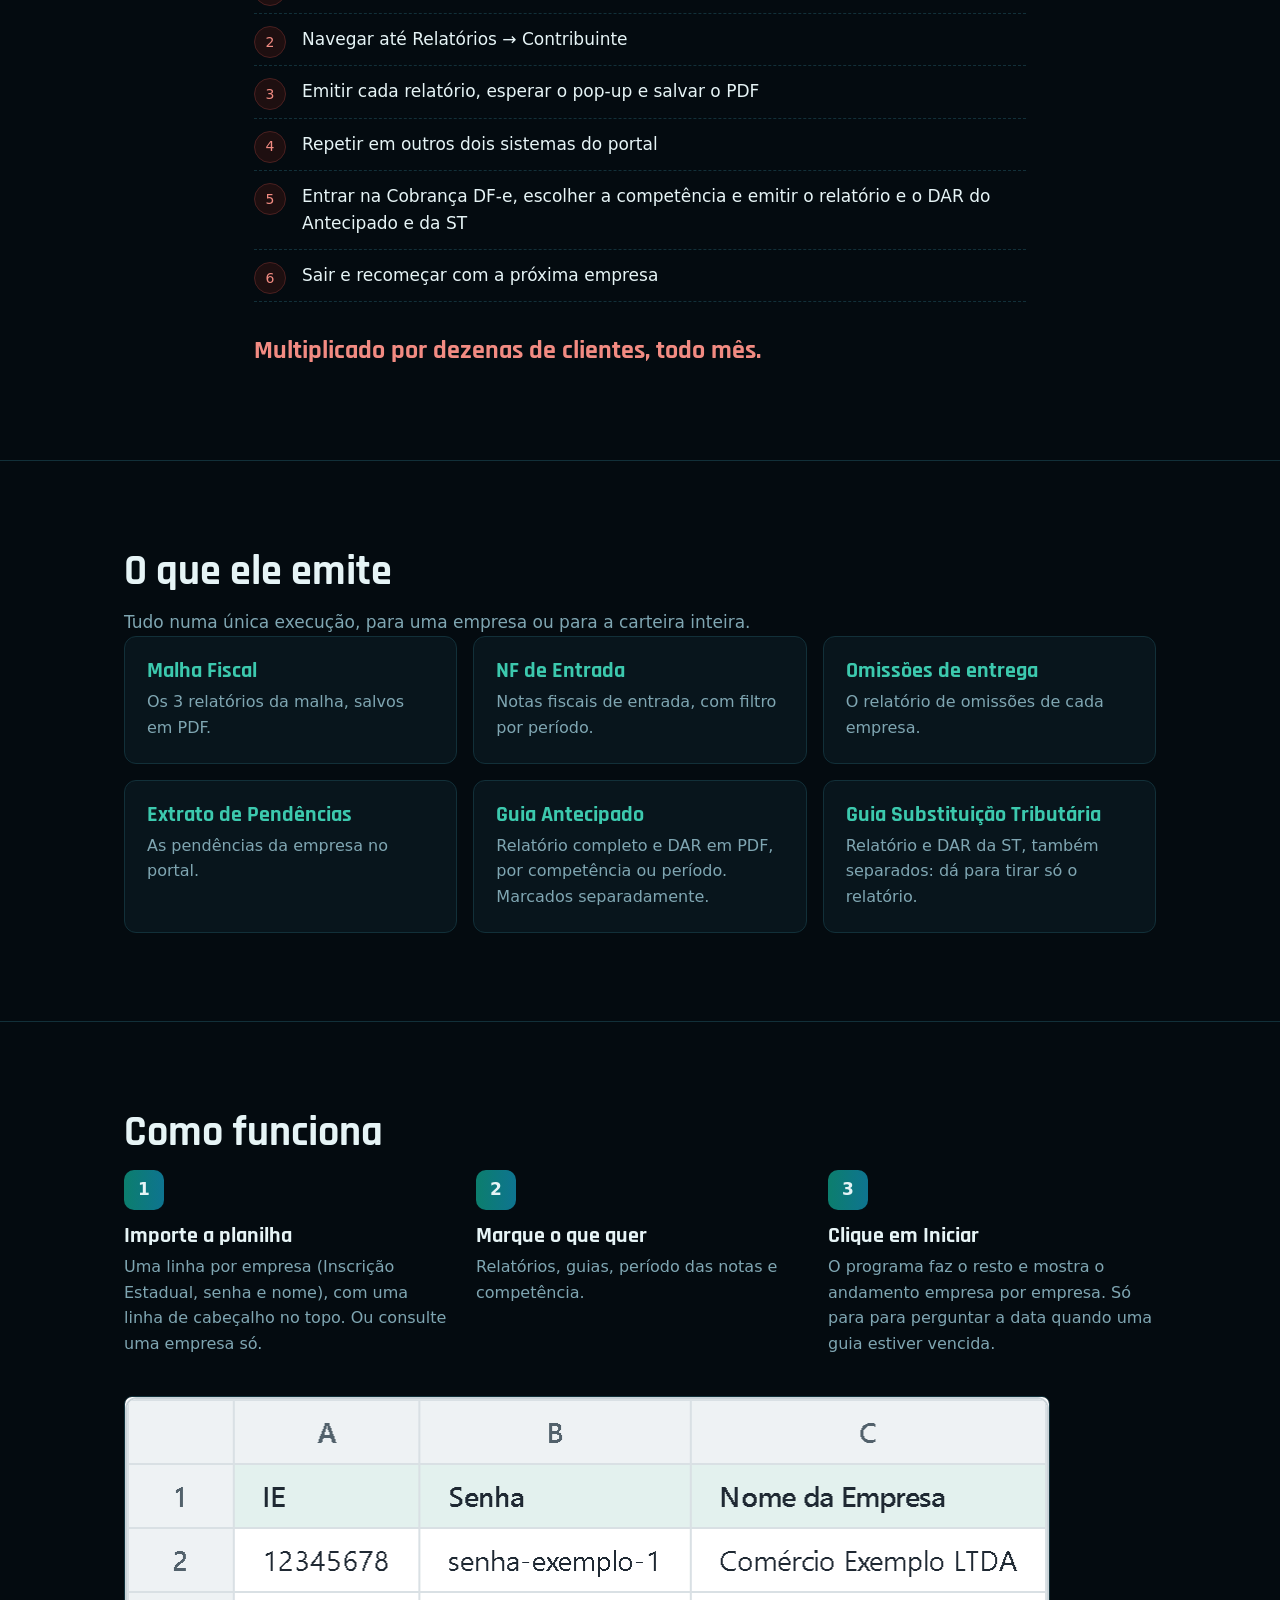
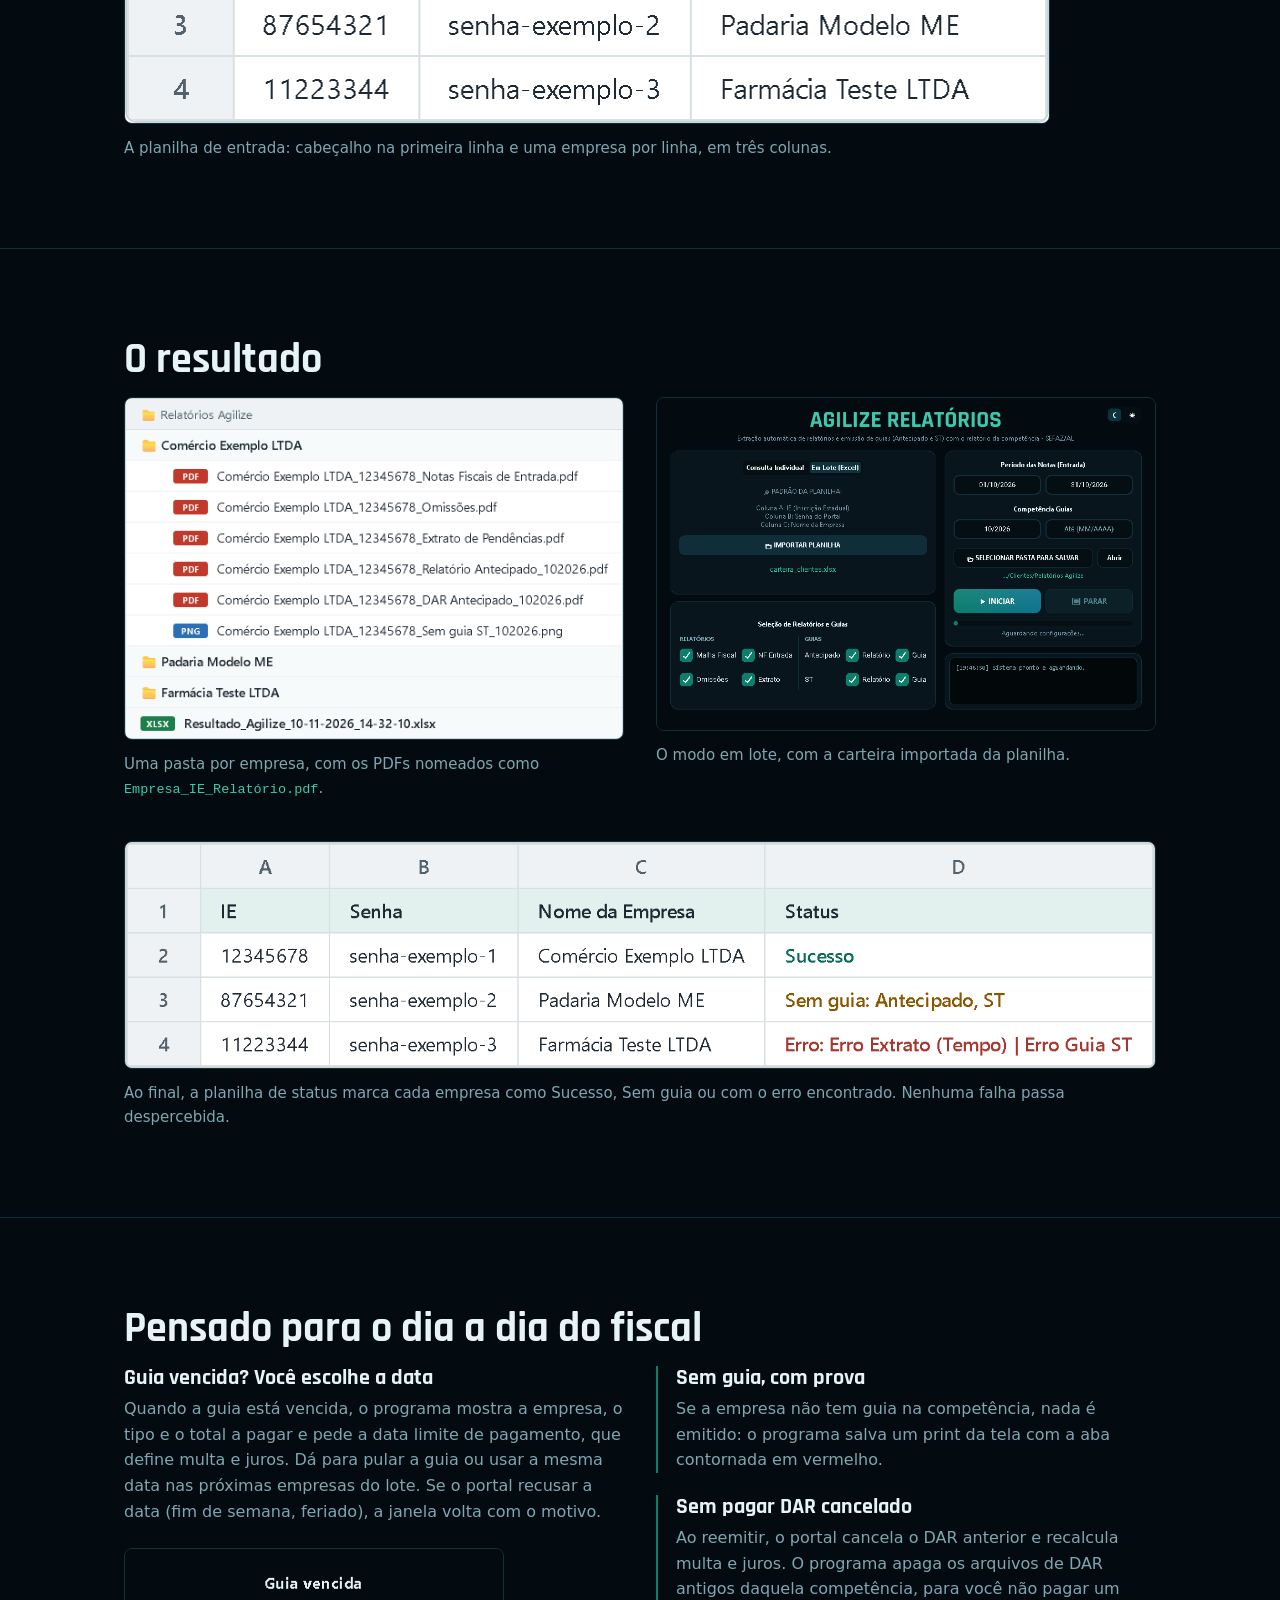
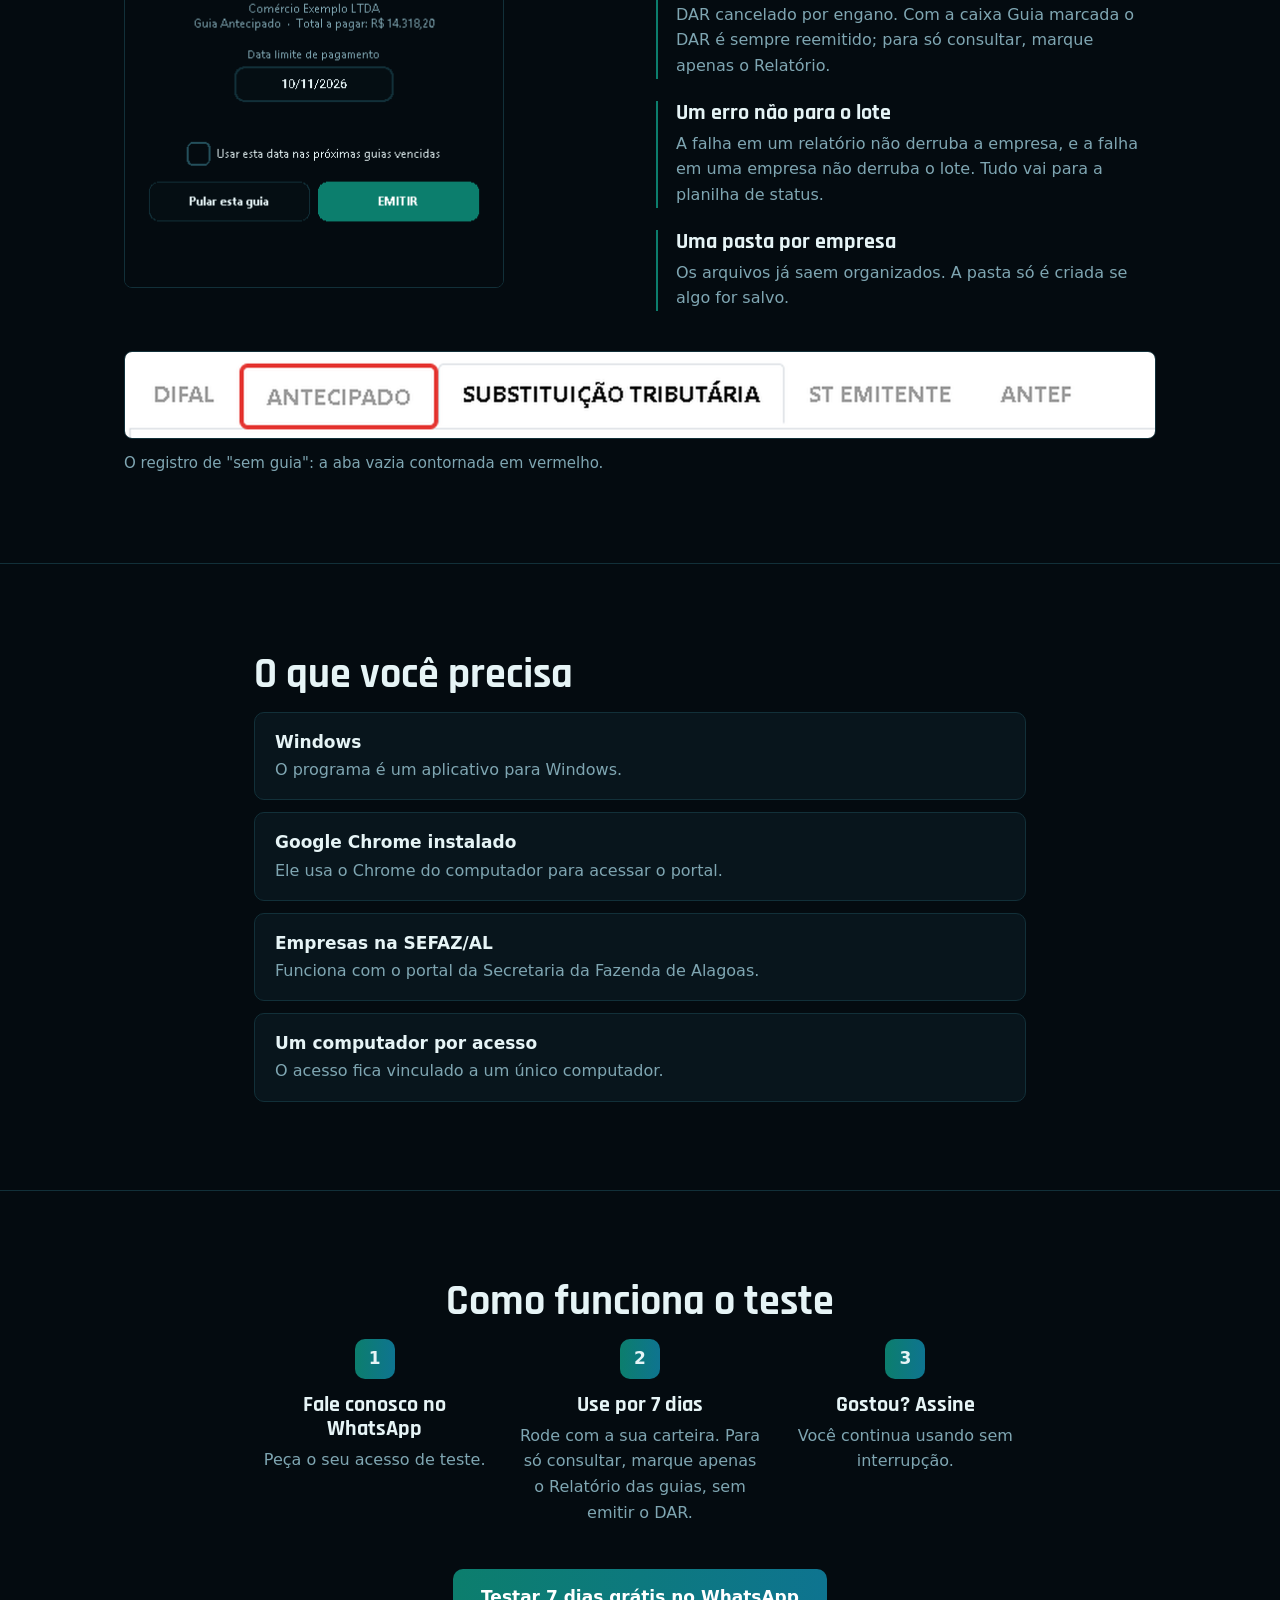
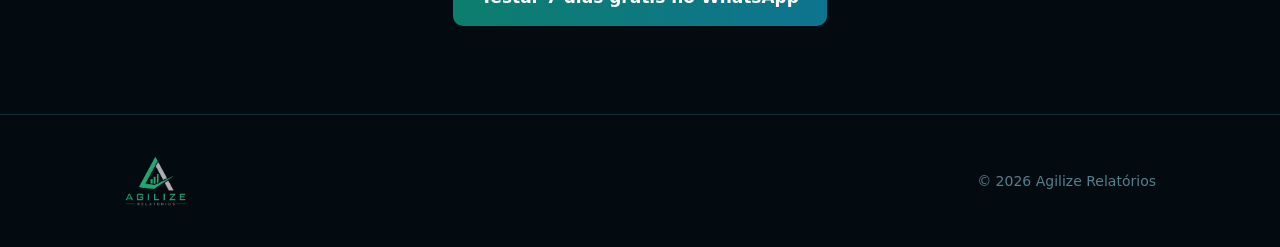
==== commit 51714141: "fix: ajustes da revisão independente (textos fiéis ao programa) e verificação mais rígida Co-Authore" ====
--- a/index.html
+++ b/index.html
@@ -8,9 +8,9 @@
   <meta property="og:type" content="website">
   <meta property="og:title" content="Agilize Relatórios — a carteira inteira emitida enquanto você toma um café">
   <meta property="og:description" content="Relatórios e guias da SEFAZ/AL em lote, a partir de uma planilha. Teste grátis por 7 dias.">
-  <!-- TROCAR AO HOSPEDAR: o WhatsApp só mostra a prévia com endereço absoluto -->
-  <meta property="og:image" content="https://SEU-DOMINIO/img/app-em-execucao.png">
-  <meta property="og:url" content="https://SEU-DOMINIO/">
+  <!-- Ao trocar de domínio, atualizar og:image e og:url -->
+  <meta property="og:image" content="https://agilize-relatorios.vercel.app/img/app-em-execucao.png">
+  <meta property="og:url" content="https://agilize-relatorios.vercel.app/">
   <link rel="icon" href="favicon.ico">
   <link rel="stylesheet" href="css/style.css">
 </head>
@@ -73,13 +73,13 @@
     <div class="container">
       <h2 class="titulo-secao">Como funciona</h2>
       <ol class="tres-passos">
-        <li><span class="num">1</span><h3>Importe a planilha</h3><p>Uma linha por empresa: Inscrição Estadual, senha e nome. Ou consulte uma empresa só.</p></li>
+        <li><span class="num">1</span><h3>Importe a planilha</h3><p>Uma linha por empresa (Inscrição Estadual, senha e nome), com uma linha de cabeçalho no topo. Ou consulte uma empresa só.</p></li>
         <li><span class="num">2</span><h3>Marque o que quer</h3><p>Relatórios, guias, período das notas e competência.</p></li>
-        <li><span class="num">3</span><h3>Clique em Iniciar</h3><p>O programa faz o resto e mostra o andamento empresa por empresa.</p></li>
+        <li><span class="num">3</span><h3>Clique em Iniciar</h3><p>O programa faz o resto e mostra o andamento empresa por empresa. Só para para perguntar a data quando uma guia estiver vencida.</p></li>
       </ol>
       <figure class="figura">
         <img class="print" src="img/planilha-modelo.png" alt="Modelo da planilha com IE, senha e nome da empresa" width="926" height="326" loading="lazy">
-        <figcaption>A planilha de entrada: três colunas, uma empresa por linha.</figcaption>
+        <figcaption>A planilha de entrada: cabeçalho na primeira linha e uma empresa por linha, em três colunas.</figcaption>
       </figure>
     </div>
   </section>
@@ -115,7 +115,7 @@
         </div>
         <ul class="lista-detalhes">
           <li><h3>Sem guia, com prova</h3><p>Se a empresa não tem guia na competência, nada é emitido: o programa salva um print da tela com a aba contornada em vermelho.</p></li>
-          <li><h3>Sem pagar DAR cancelado</h3><p>Ao reemitir, o portal cancela o DAR anterior. O programa apaga os arquivos de DAR antigos daquela competência para ninguém pagar o errado.</p></li>
+          <li><h3>Sem pagar DAR cancelado</h3><p>Ao reemitir, o portal cancela o DAR anterior e recalcula multa e juros. O programa apaga os arquivos de DAR antigos daquela competência, para você não pagar um DAR cancelado por engano. Com a caixa Guia marcada o DAR é sempre reemitido; para só consultar, marque apenas o Relatório.</p></li>
           <li><h3>Um erro não para o lote</h3><p>A falha em um relatório não derruba a empresa, e a falha em uma empresa não derruba o lote. Tudo vai para a planilha de status.</p></li>
           <li><h3>Uma pasta por empresa</h3><p>Os arquivos já saem organizados. A pasta só é criada se algo for salvo.</p></li>
         </ul>
@@ -134,6 +134,7 @@
         <li><strong>Windows</strong><span>O programa é um aplicativo para Windows.</span></li>
         <li><strong>Google Chrome instalado</strong><span>Ele usa o Chrome do computador para acessar o portal.</span></li>
         <li><strong>Empresas na SEFAZ/AL</strong><span>Funciona com o portal da Secretaria da Fazenda de Alagoas.</span></li>
+        <li><strong>Um computador por acesso</strong><span>O acesso fica vinculado a um único computador.</span></li>
       </ul>
     </div>
   </section>
@@ -143,7 +144,7 @@
       <h2 class="titulo-secao">Como funciona o teste</h2>
       <ol class="tres-passos">
         <li><span class="num">1</span><h3>Fale conosco no WhatsApp</h3><p>Peça o seu acesso de teste.</p></li>
-        <li><span class="num">2</span><h3>Use por 7 dias</h3><p>Rode com a sua carteira de verdade.</p></li>
+        <li><span class="num">2</span><h3>Use por 7 dias</h3><p>Rode com a sua carteira. Para só consultar, marque apenas o Relatório das guias, sem emitir o DAR.</p></li>
         <li><span class="num">3</span><h3>Gostou? Assine</h3><p>Você continua usando sem interrupção.</p></li>
       </ol>
       <a class="cta" href="https://wa.me/5582993079508?text=Ol%C3%A1%21%20Quero%20testar%20o%20Agilize%20Relat%C3%B3rios%20por%207%20dias." target="_blank" rel="noopener">Testar 7 dias grátis no WhatsApp</a>
@@ -153,7 +154,7 @@
 
 <footer class="rodape">
   <div class="container rodape-linha">
-    <img src="img/logo.png" alt="Agilize Relatórios" width="351" height="291" loading="lazy">
+    <img src="img/logo.png" alt="" width="351" height="291" loading="lazy">
     <p>© 2026 Agilize Relatórios</p>
   </div>
 </footer>
